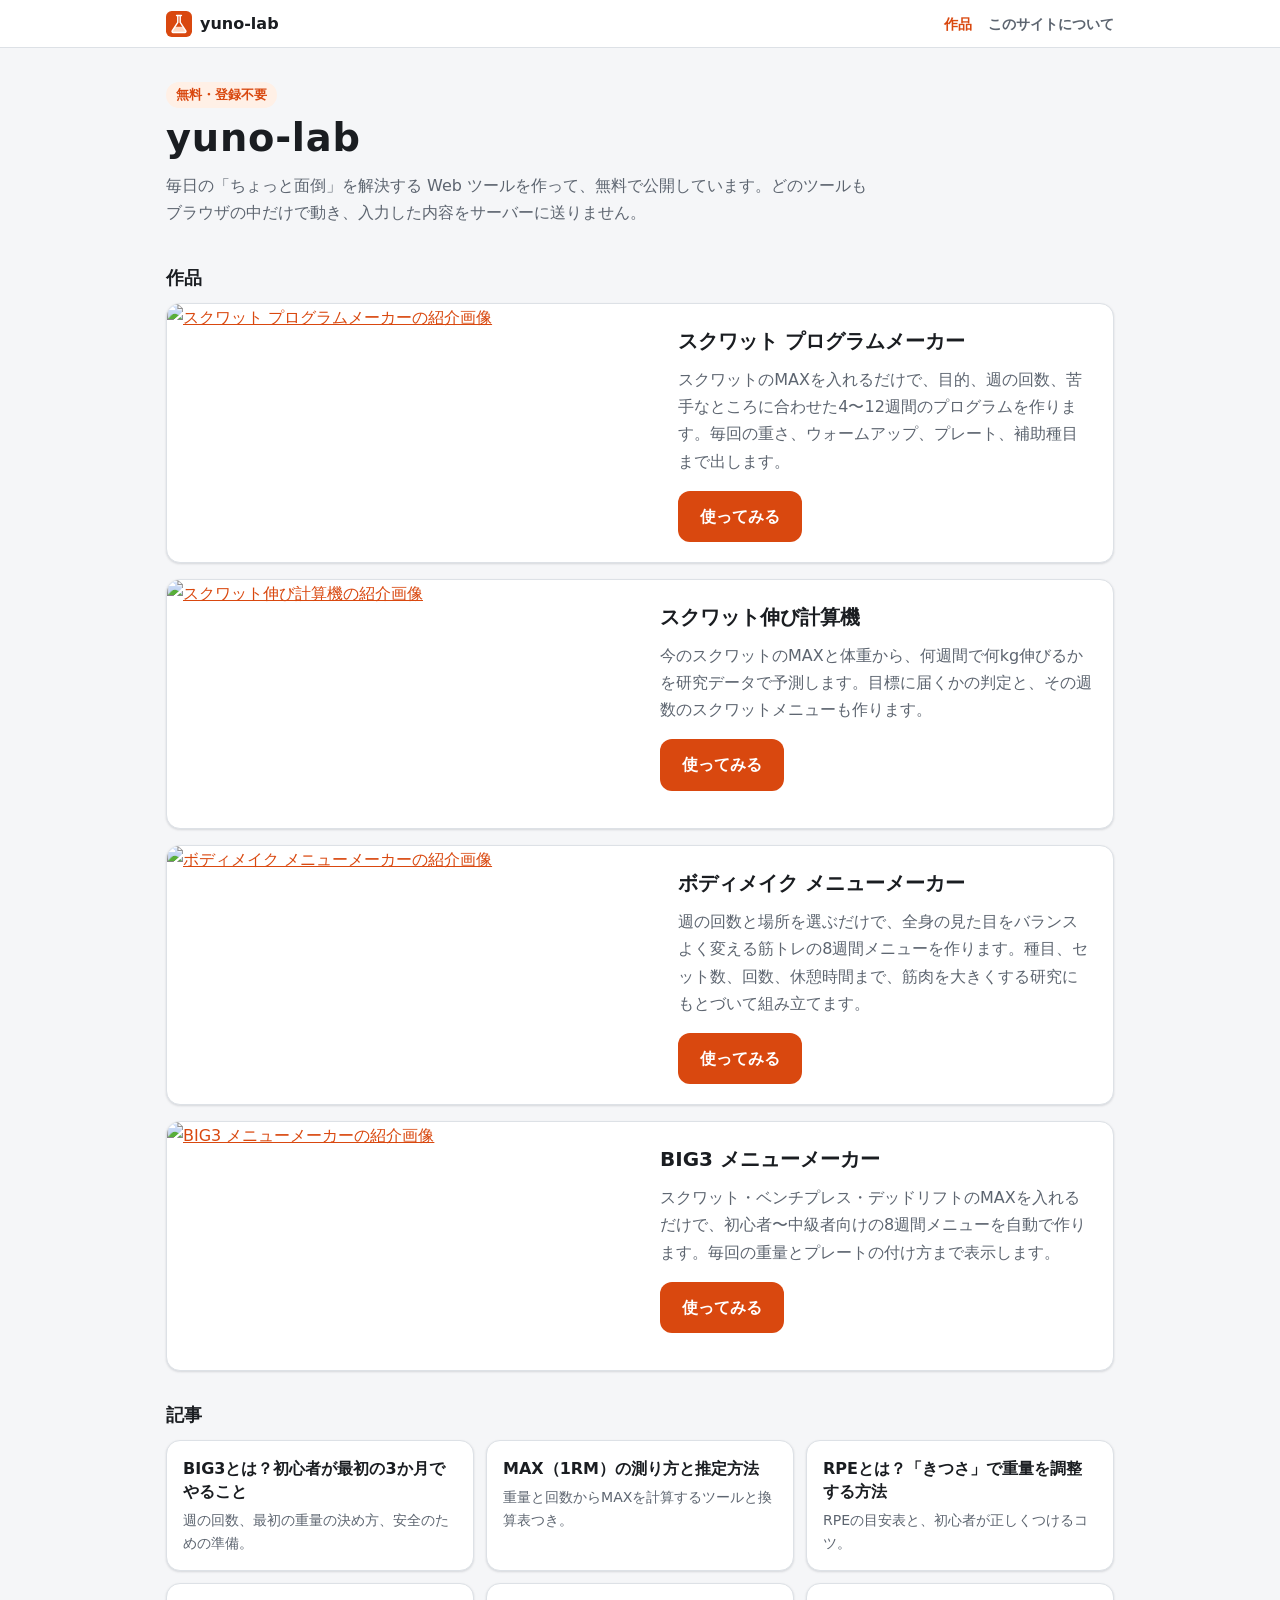
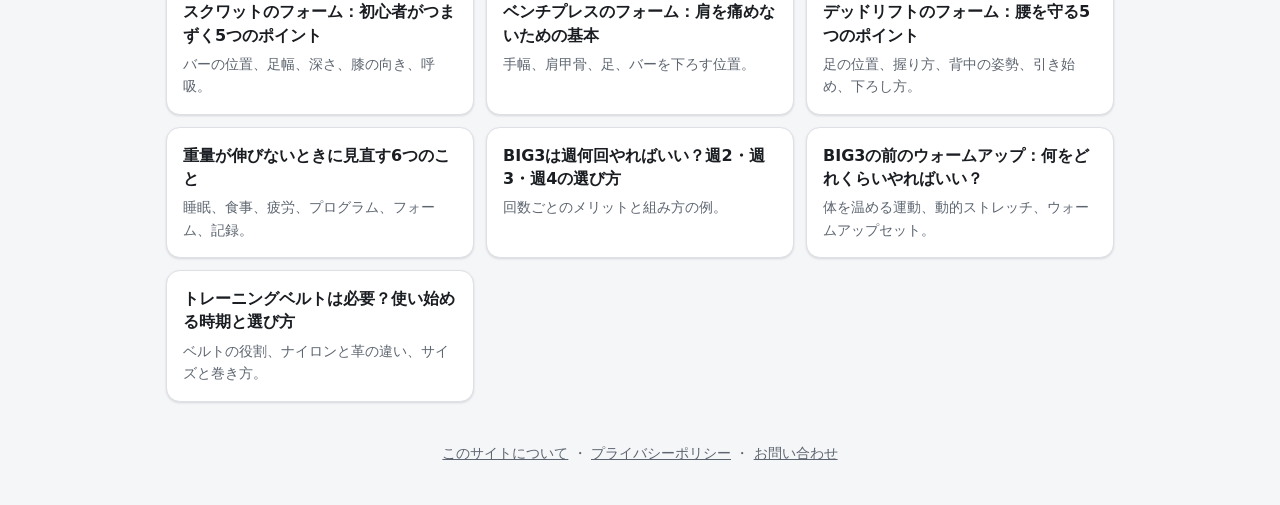
==== index.html @ be071e86 "Link the new squat program maker Co-Authored-By: Claude Opus 5.5 <noreply@anthropic.com>" ====
<!doctype html>
<html lang="ja">
<head>
<meta charset="utf-8">
<meta name="viewport" content="width=device-width, initial-scale=1, viewport-fit=cover">
<title>yuno-lab｜役に立つWebツールの実験室</title>
<meta name="description" content="yuno0917 が作った Web ツールを無料で公開している個人サイトです。BIG3の8週間メニューを自動作成する「BIG3 メニューメーカー」、全身の筋トレメニューを作る「ボディメイク メニューメーカー」、スクワットの伸びを予測する「スクワット伸び計算機」、スクワット専用のプログラムを作る「スクワット プログラムメーカー」などを使えます。">
<meta name="google-site-verification" content="xZJRFTIFbAY9iXxsabzLpXYhsvV8lt3-4OtuGMOarvs" />
<link rel="canonical" href="https://yuno-lab.com/">
<meta property="og:type" content="website">
<meta property="og:title" content="yuno-lab">
<meta property="og:description" content="役に立つWebツールを作って、無料で公開している個人の実験室です。">
<meta property="og:url" content="https://yuno-lab.com/">
<meta property="og:image" content="https://yuno-lab.com/big3-menu/og.png">
<meta property="og:locale" content="ja_JP">
<meta name="twitter:card" content="summary_large_image">
<meta name="theme-color" content="#d9480f">
<link rel="icon" href="/favicon.svg" type="image/svg+xml">
<link rel="stylesheet" href="/assets/style.css">
<script type="application/ld+json">
{
  "@context": "https://schema.org",
  "@type": "WebSite",
  "name": "yuno-lab",
  "url": "https://yuno-lab.com/",
  "inLanguage": "ja",
  "author": { "@type": "Person", "name": "yuno0917", "url": "https://github.com/yuno0917" }
}
</script>
<script async src="https://pagead2.googlesyndication.com/pagead/js/adsbygoogle.js?client=ca-pub-7280043806672538"
     crossorigin="anonymous"></script>
</head>
<body>

<nav class="topnav" aria-label="サイト内">
  <div class="wrap">
    <a class="brand" href="/"><img src="/favicon.svg" alt="" width="26" height="26">yuno-lab</a>
    <ul>
      <li><a class="navlink" href="/" aria-current="page">作品</a></li>
      <li><a class="navlink" href="/about.html">このサイトについて</a></li>
    </ul>
  </div>
</nav>

<header class="site-header">
  <div class="wrap">
    <p class="eyebrow">無料・登録不要</p>
    <h1>yuno-lab</h1>
    <p class="lead">毎日の「ちょっと面倒」を解決する Web ツールを作って、無料で公開しています。どのツールもブラウザの中だけで動き、入力した内容をサーバーに送りません。</p>
  </div>
</header>

<main class="wrap">
  <section aria-labelledby="works-title">
    <h2 class="section-title" id="works-title">作品</h2>
    <ul class="work-list">
      <li class="work-card">
        <a class="work-thumb" href="/squat-program/"><img src="/squat-program/og.png" alt="スクワット プログラムメーカーの紹介画像" width="1200" height="630" loading="lazy"></a>
        <div class="work-body">
          <h3><a href="/squat-program/">スクワット プログラムメーカー</a></h3>
          <p>スクワットのMAXを入れるだけで、目的、週の回数、苦手なところに合わせた4〜12週間のプログラムを作ります。毎回の重さ、ウォームアップ、プレート、補助種目まで出します。</p>
          <a class="btn-link" href="/squat-program/">使ってみる</a>
        </div>
      </li>
      <li class="work-card">
        <a class="work-thumb" href="/squat-goal/"><img src="/squat-goal/og.png" alt="スクワット伸び計算機の紹介画像" width="1200" height="630" loading="lazy"></a>
        <div class="work-body">
          <h3><a href="/squat-goal/">スクワット伸び計算機</a></h3>
          <p>今のスクワットのMAXと体重から、何週間で何kg伸びるかを研究データで予測します。目標に届くかの判定と、その週数のスクワットメニューも作ります。</p>
          <a class="btn-link" href="/squat-goal/">使ってみる</a>
        </div>
      </li>
      <li class="work-card">
        <a class="work-thumb" href="/body-menu/"><img src="/body-menu/og.png" alt="ボディメイク メニューメーカーの紹介画像" width="1200" height="630" loading="lazy"></a>
        <div class="work-body">
          <h3><a href="/body-menu/">ボディメイク メニューメーカー</a></h3>
          <p>週の回数と場所を選ぶだけで、全身の見た目をバランスよく変える筋トレの8週間メニューを作ります。種目、セット数、回数、休憩時間まで、筋肉を大きくする研究にもとづいて組み立てます。</p>
          <a class="btn-link" href="/body-menu/">使ってみる</a>
        </div>
      </li>
      <li class="work-card">
        <a class="work-thumb" href="/big3-menu/"><img src="/big3-menu/og.png" alt="BIG3 メニューメーカーの紹介画像" width="1200" height="630" loading="lazy"></a>
        <div class="work-body">
          <h3><a href="/big3-menu/">BIG3 メニューメーカー</a></h3>
          <p>スクワット・ベンチプレス・デッドリフトのMAXを入れるだけで、初心者〜中級者向けの8週間メニューを自動で作ります。毎回の重量とプレートの付け方まで表示します。</p>
          <a class="btn-link" href="/big3-menu/">使ってみる</a>
        </div>
      </li>
    </ul>
  </section>

  <section aria-labelledby="articles-title">
    <h2 class="section-title" id="articles-title">記事</h2>
    <ul class="article-list">
      <li><a href="/big3-menu/articles/big3-beginner.html"><span class="al-title">BIG3とは？初心者が最初の3か月でやること</span><span class="al-desc">週の回数、最初の重量の決め方、安全のための準備。</span></a></li>
      <li><a href="/big3-menu/articles/1rm.html"><span class="al-title">MAX（1RM）の測り方と推定方法</span><span class="al-desc">重量と回数からMAXを計算するツールと換算表つき。</span></a></li>
      <li><a href="/big3-menu/articles/rpe.html"><span class="al-title">RPEとは？「きつさ」で重量を調整する方法</span><span class="al-desc">RPEの目安表と、初心者が正しくつけるコツ。</span></a></li>
      <li><a href="/big3-menu/articles/squat-form.html"><span class="al-title">スクワットのフォーム：初心者がつまずく5つのポイント</span><span class="al-desc">バーの位置、足幅、深さ、膝の向き、呼吸。</span></a></li>
      <li><a href="/big3-menu/articles/bench-form.html"><span class="al-title">ベンチプレスのフォーム：肩を痛めないための基本</span><span class="al-desc">手幅、肩甲骨、足、バーを下ろす位置。</span></a></li>
      <li><a href="/big3-menu/articles/deadlift-form.html"><span class="al-title">デッドリフトのフォーム：腰を守る5つのポイント</span><span class="al-desc">足の位置、握り方、背中の姿勢、引き始め、下ろし方。</span></a></li>
      <li><a href="/big3-menu/articles/plateau.html"><span class="al-title">重量が伸びないときに見直す6つのこと</span><span class="al-desc">睡眠、食事、疲労、プログラム、フォーム、記録。</span></a></li>
      <li><a href="/big3-menu/articles/frequency.html"><span class="al-title">BIG3は週何回やればいい？週2・週3・週4の選び方</span><span class="al-desc">回数ごとのメリットと組み方の例。</span></a></li>
      <li><a href="/big3-menu/articles/warmup.html"><span class="al-title">BIG3の前のウォームアップ：何をどれくらいやればいい？</span><span class="al-desc">体を温める運動、動的ストレッチ、ウォームアップセット。</span></a></li>
      <li><a href="/big3-menu/articles/belt.html"><span class="al-title">トレーニングベルトは必要？使い始める時期と選び方</span><span class="al-desc">ベルトの役割、ナイロンと革の違い、サイズと巻き方。</span></a></li>
    </ul>
  </section>
</main>

<footer class="site-footer">
  <div class="wrap">
    <a href="/about.html">このサイトについて</a>
    <span aria-hidden="true">・</span>
    <a href="/privacy.html">プライバシーポリシー</a>
    <span aria-hidden="true">・</span>
    <a href="https://github.com/yuno0917/yuno0917.github.io/issues/new/choose">お問い合わせ</a>
  </div>
</footer>

</body>
</html>
---- assets/style.css ----
/* BIG3 メニューメーカー */

:root {
  --bg: #f5f6f8;
  --surface: #ffffff;
  --surface-2: #f0f2f5;
  --text: #1a1d21;
  --muted: #5d6570;
  --border: #dde1e6;
  --accent: #d9480f;
  --accent-hover: #bf3f0c;
  --accent-ink: #ffffff;
  --accent-soft: #fff0e6;
  --light: #1864ab;
  --light-soft: #e7f0fa;
  --test: #a61e4d;
  --test-soft: #fcebf1;
  --acc: #5f3dc4;
  --acc-soft: #efeafd;
  --error: #c92a2a;
  --error-soft: #fdecec;
  --radius: 14px;
  --shadow: 0 1px 2px rgba(16, 24, 40, .06), 0 1px 3px rgba(16, 24, 40, .08);
  color-scheme: light;
}

@media (prefers-color-scheme: dark) {
  :root {
    --bg: #0f1216;
    --surface: #171b21;
    --surface-2: #1f252c;
    --text: #e6e8eb;
    --muted: #9aa3ad;
    --border: #2b323a;
    --accent: #ff8b4d;
    --accent-hover: #ffa06b;
    --accent-ink: #1b0d05;
    --accent-soft: #2c1a10;
    --light: #74b0f0;
    --light-soft: #132436;
    --test: #f283a9;
    --test-soft: #34161f;
    --acc: #b3a1f7;
    --acc-soft: #221c38;
    --error: #ff8787;
    --error-soft: #3a1717;
    --shadow: none;
    color-scheme: dark;
  }
}

* { box-sizing: border-box; }

html { -webkit-text-size-adjust: 100%; }

body {
  margin: 0;
  background: var(--bg);
  color: var(--text);
  font-family: "Hiragino Sans", "Hiragino Kaku Gothic ProN", "Noto Sans JP", "Yu Gothic UI", "Yu Gothic", Meiryo, system-ui, sans-serif;
  font-size: 16px;
  line-height: 1.7;
  padding-top: env(safe-area-inset-top, 0px);
  padding-bottom: env(safe-area-inset-bottom, 0px);
}

[hidden] { display: none !important; }

a { color: var(--accent); }

.wrap {
  max-width: 980px;
  margin: 0 auto;
  padding-inline: 16px;
}

/* ---- ヘッダー ---- */
.site-header { padding-block: 32px 8px; }
.eyebrow {
  display: inline-block;
  margin: 0 0 6px;
  padding: 2px 10px;
  border-radius: 999px;
  background: var(--accent-soft);
  color: var(--accent);
  font-size: .8rem;
  font-weight: 700;
}
.site-header h1 {
  margin: 0;
  font-size: clamp(1.7rem, 6vw, 2.4rem);
  line-height: 1.25;
  letter-spacing: .02em;
}
.lead { margin: 10px 0 0; color: var(--muted); max-width: 44em; }

main { padding-bottom: 32px; }

/* ---- カード ---- */
.card {
  background: var(--surface);
  border: 1px solid var(--border);
  border-radius: var(--radius);
  padding: 20px;
  margin-block: 16px;
  box-shadow: var(--shadow);
}
h2 { font-size: 1.2rem; margin: 0 0 16px; line-height: 1.4; display: flex; align-items: center; gap: 10px; }
.step-num {
  display: inline-grid;
  place-items: center;
  width: 1.7em;
  height: 1.7em;
  border-radius: 50%;
  background: var(--accent);
  color: var(--accent-ink);
  font-size: .85rem;
  flex: none;
}
.hint { color: var(--muted); font-size: .85rem; margin: 8px 0 0; }

/* ---- フォーム ---- */
fieldset { border: 0; margin: 0 0 20px; padding: 0; min-width: 0; }
legend { font-weight: 700; margin-bottom: 8px; padding: 0; }

.seg { display: flex; flex-wrap: wrap; gap: 8px; }
.seg label { position: relative; flex: 1 1 180px; }
.seg-compact label { flex-basis: 96px; }
.seg input {
  position: absolute;
  inset: 0;
  width: 100%;
  height: 100%;
  margin: 0;
  opacity: 0;
  cursor: pointer;
}
.seg span {
  display: block;
  height: 100%;
  padding: 10px 12px;
  border: 1px solid var(--border);
  border-radius: 10px;
  background: var(--surface-2);
  text-align: center;
  font-weight: 700;
  line-height: 1.4;
  cursor: pointer;
}
.seg small { display: block; margin-top: 2px; font-weight: 400; font-size: .78rem; color: var(--muted); }
.seg input:checked + span {
  border-color: var(--accent);
  background: var(--accent-soft);
  box-shadow: inset 0 0 0 1px var(--accent);
}
.seg input:focus-visible + span { outline: 3px solid var(--accent); outline-offset: 2px; }

.lifts { display: grid; gap: 10px; margin-bottom: 20px; }
.lift-row {
  display: grid;
  grid-template-columns: 15em 1fr;
  align-items: center;
  gap: 8px 12px;
  padding: 12px;
  border: 1px solid var(--border);
  border-radius: 10px;
  background: var(--surface-2);
}
.lift-name { font-weight: 700; line-height: 1.4; white-space: nowrap; }
.lift-name small { margin-left: 6px; font-weight: 400; font-size: .75rem; color: var(--muted); }
.lift-row.is-off .inputs { opacity: .45; }
.inputs { display: flex; flex-wrap: wrap; align-items: center; gap: 8px; }
.inputs .mode-reps { display: inline-flex; flex-wrap: wrap; align-items: center; gap: 8px; }
.num { display: inline-flex; align-items: center; gap: 6px; }
.num input {
  width: 6.5em;
  padding: 8px 10px;
  border: 1px solid var(--border);
  border-radius: 8px;
  background: var(--surface);
  color: var(--text);
  font: inherit;
  font-size: 1.05rem;
  font-variant-numeric: tabular-nums;
}
.num input:focus { outline: 2px solid var(--accent); outline-offset: 1px; }
.num input:disabled { cursor: not-allowed; }
.times { color: var(--muted); }
.check { display: inline-flex; align-items: center; gap: 8px; cursor: pointer; }
.check input { width: 18px; height: 18px; margin: 0; accent-color: var(--accent); flex: none; }

@media (max-width: 560px) {
  .lift-row { grid-template-columns: 1fr; }
}

.error {
  margin: 0 0 16px;
  padding: 10px 12px;
  border-radius: 8px;
  background: var(--error-soft);
  color: var(--error);
  font-weight: 700;
}

button { font: inherit; cursor: pointer; }
.primary {
  width: 100%;
  padding: 14px 20px;
  border: 0;
  border-radius: 12px;
  background: var(--accent);
  color: var(--accent-ink);
  font-size: 1.1rem;
  font-weight: 800;
  letter-spacing: .05em;
}
.primary:hover { background: var(--accent-hover); }
.primary:focus-visible, .secondary:focus-visible { outline: 3px solid var(--accent); outline-offset: 2px; }
.secondary {
  padding: 10px 16px;
  border: 1px solid var(--border);
  border-radius: 10px;
  background: var(--surface);
  color: var(--text);
  font-weight: 700;
}
.secondary:hover { border-color: var(--accent); }
.actions { display: flex; flex-wrap: wrap; gap: 8px; margin-top: 16px; }

/* ---- 結果: 概要 ---- */
.summary-meta { margin: -8px 0 12px; color: var(--muted); }
.summary-list {
  list-style: none;
  margin: 0;
  padding: 0;
  display: grid;
  grid-template-columns: repeat(auto-fit, minmax(140px, 1fr));
  gap: 8px;
}
.summary-list li {
  display: flex;
  flex-direction: column;
  padding: 10px 12px;
  border-radius: 10px;
  background: var(--surface-2);
}
.sum-name { font-weight: 700; }
.sum-val { font-variant-numeric: tabular-nums; }
.sum-tm { color: var(--muted); font-size: .85rem; font-variant-numeric: tabular-nums; }
.share-box { margin-top: 12px; }
.share-box input {
  width: 100%;
  padding: 8px 10px;
  border: 1px solid var(--border);
  border-radius: 8px;
  background: var(--surface-2);
  color: var(--text);
  font: inherit;
  font-size: .85rem;
}
.share-status { margin: 6px 0 0; color: var(--muted); font-size: .85rem; }

/* ---- 結果: 週タブ ---- */
.tabs {
  position: sticky;
  top: env(safe-area-inset-top, 0px);
  z-index: 5;
  display: flex;
  gap: 6px;
  margin-top: 8px;
  padding: 8px 2px;
  overflow-x: auto;
  background: var(--bg);
  scrollbar-width: thin;
}
.tab {
  flex: 0 0 auto;
  display: flex;
  flex-direction: column;
  align-items: center;
  min-width: 64px;
  padding: 6px 10px;
  border: 1px solid var(--border);
  border-radius: 10px;
  background: var(--surface);
  color: var(--text);
  font-weight: 700;
  line-height: 1.35;
}
.tab-tag { font-size: .7rem; color: var(--muted); }
.tab.is-light .tab-tag { color: var(--light); }
.tab.is-test .tab-tag { color: var(--test); }
.tab[aria-selected="true"] { background: var(--accent); border-color: var(--accent); color: var(--accent-ink); }
.tab[aria-selected="true"] .tab-tag { color: inherit; }
.tab:focus-visible { outline: 3px solid var(--accent); outline-offset: 2px; }

/* ---- 結果: 週と日 ---- */
.week-head h3 { margin: 12px 0 4px; font-size: 1.3rem; display: flex; align-items: center; flex-wrap: wrap; gap: 8px; }
.week-note { margin: 0 0 12px; color: var(--muted); }
.days { display: grid; grid-template-columns: repeat(auto-fill, minmax(280px, 1fr)); gap: 12px; }
.day {
  padding: 16px;
  border: 1px solid var(--border);
  border-radius: var(--radius);
  background: var(--surface);
  box-shadow: var(--shadow);
}
.day-title { margin: 0 0 10px; font-size: 1.05rem; display: flex; align-items: center; gap: 8px; }
.ex-list { list-style: none; margin: 0; padding: 0; display: grid; gap: 10px; }
.ex {
  padding: 10px 12px;
  border-left: 4px solid var(--accent);
  border-radius: 10px;
  background: var(--surface-2);
}
.ex.is-light { border-left-color: var(--light); }
.ex.ex-acc { border-left-color: var(--acc); }
.ex-top { display: flex; align-items: center; gap: 6px; font-weight: 700; }
.ex-load { display: flex; align-items: baseline; flex-wrap: wrap; gap: 4px 12px; }
.ex-weight { font-size: 1.65rem; font-weight: 800; line-height: 1.2; font-variant-numeric: tabular-nums; }
.ex-weight small { margin-left: 2px; font-size: .9rem; font-weight: 700; }
.ex-sets { font-weight: 700; }
.ex-meta { display: flex; flex-wrap: wrap; gap: 2px 14px; color: var(--muted); font-size: .85rem; }

.badge {
  display: inline-block;
  padding: 1px 8px;
  border-radius: 999px;
  background: var(--accent-soft);
  color: var(--accent);
  font-size: .72rem;
  font-weight: 700;
  line-height: 1.6;
  white-space: nowrap;
}
.badge-light { background: var(--light-soft); color: var(--light); }
.badge-test { background: var(--test-soft); color: var(--test); }
.badge-acc { background: var(--acc-soft); color: var(--acc); }

.day-test { border-color: var(--test); }
.day-lead { margin: 0 0 12px; color: var(--muted); font-size: .88rem; }
.test-lift { margin-bottom: 14px; padding: 10px 12px; border-radius: 10px; background: var(--surface-2); }
.test-lift h5 { margin: 0 0 4px; font-size: 1rem; }
.test-steps { margin: 0; padding-left: 1.4em; font-variant-numeric: tabular-nums; }
.test-steps li { margin: 3px 0; line-height: 1.45; }
.ts-weight { font-weight: 700; }
.ts-note { display: block; color: var(--muted); font-size: .8rem; }
.test-steps li.is-attempt .ts-weight { color: var(--test); }
.test-next { margin: 6px 0 0; font-size: .88rem; }

.warmup-note { margin-top: 16px; color: var(--muted); font-size: .9rem; }

/* ---- 解説 ---- */
.article h2 { margin-top: 32px; }
.article h2:first-child { margin-top: 0; }
.article h3 { margin: 18px 0 4px; font-size: 1rem; }
.article p { margin: 0 0 8px; }
.article ol { padding-left: 1.3em; }
.table-wrap { overflow-x: auto; margin-top: 12px; }
.plan-table { width: 100%; min-width: 320px; border-collapse: collapse; font-size: .92rem; font-variant-numeric: tabular-nums; }
.plan-table caption { text-align: left; color: var(--muted); font-size: .85rem; padding-bottom: 6px; }
.plan-table th, .plan-table td { padding: 8px 10px; border-bottom: 1px solid var(--border); text-align: left; white-space: nowrap; }
.plan-table thead th { background: var(--surface-2); }
.plan-table tr.is-light td { color: var(--light); }
.plan-table tr.is-test td { color: var(--test); }
.disclaimer { padding: 12px 16px; border-radius: 10px; background: var(--surface-2); font-size: .9rem; }
.disclaimer p:last-child { margin-bottom: 0; }

/* ---- フッター ---- */
.site-footer { padding-block: 8px 40px; text-align: center; color: var(--muted); font-size: .85rem; }
.site-footer a { color: inherit; }

/* ---- プライバシーポリシーなど本文ページ ---- */
.doc h2 { margin-top: 28px; }
.doc h2:first-of-type { margin-top: 0; }
.doc ul { padding-left: 1.3em; }
.back-link { display: inline-block; margin-top: 16px; }

/* ---- 上部ナビ ---- */
.topnav { border-bottom: 1px solid var(--border); background: var(--surface); }
.topnav .wrap {
  display: flex;
  flex-wrap: wrap;
  align-items: center;
  justify-content: space-between;
  gap: 6px 16px;
  padding-block: 10px;
}
.brand { display: inline-flex; align-items: center; gap: 8px; color: var(--text); font-weight: 800; text-decoration: none; }
.brand img { width: 26px; height: 26px; }
.topnav ul { display: flex; flex-wrap: wrap; gap: 4px 16px; margin: 0; padding: 0; list-style: none; }
.navlink { color: var(--muted); font-size: .9rem; font-weight: 700; text-decoration: none; }
.navlink:hover, .navlink[aria-current="page"] { color: var(--accent); }

/* ---- 記事ページ ---- */
.post { max-width: 760px; margin-inline: auto; }
.breadcrumb { margin: 16px 0 0; color: var(--muted); font-size: .8rem; }
.breadcrumb a { color: inherit; }
.post-header h1 { margin: 8px 0; font-size: clamp(1.5rem, 5vw, 2rem); line-height: 1.4; }
.post-meta { margin: 0; color: var(--muted); font-size: .85rem; }
.post-lead { margin: 16px 0 0; font-size: 1.05rem; }
.post-body { font-size: 1.02rem; }
.post-body h2 {
  display: block;
  margin: 36px 0 12px;
  padding-bottom: 6px;
  border-bottom: 2px solid var(--accent-soft);
  font-size: 1.3rem;
}
.post-body h3 { margin: 24px 0 8px; font-size: 1.08rem; }
.post-body p { margin: 0 0 14px; }
.post-body ul, .post-body ol { margin: 0 0 14px; padding-left: 1.4em; }
.post-body li { margin: 4px 0; }
.toc { margin: 20px 0 8px; padding: 12px 16px; border-radius: 10px; background: var(--surface-2); }
.toc p { margin: 0 0 4px; font-weight: 700; }
.toc ol { margin: 0; padding-left: 1.3em; }
.toc a { color: var(--text); }
.callout { margin: 16px 0; padding: 12px 16px; border-left: 4px solid var(--accent); border-radius: 0 10px 10px 0; background: var(--accent-soft); }
.callout.warn { border-left-color: var(--test); background: var(--test-soft); }
.callout.info { border-left-color: var(--light); background: var(--light-soft); }
.callout p:last-child, .callout ul:last-child { margin-bottom: 0; }
.data-table { width: 100%; min-width: 320px; border-collapse: collapse; font-size: .92rem; font-variant-numeric: tabular-nums; }
.data-table caption { padding-bottom: 6px; color: var(--muted); font-size: .85rem; text-align: left; }
.data-table th, .data-table td { padding: 8px 10px; border-bottom: 1px solid var(--border); text-align: left; vertical-align: top; }
.data-table thead th { background: var(--surface-2); white-space: nowrap; }
.cta { margin: 36px 0 8px; padding: 20px; border-radius: var(--radius); background: var(--accent-soft); text-align: center; }
.cta p { margin: 0 0 12px; font-weight: 700; }
.btn-link {
  display: inline-block;
  padding: 12px 22px;
  border-radius: 12px;
  background: var(--accent);
  color: var(--accent-ink);
  font-weight: 800;
  text-decoration: none;
}
.btn-link:hover { background: var(--accent-hover); }
.btn-link:focus-visible { outline: 3px solid var(--accent); outline-offset: 2px; }
.section-title { display: block; margin: 32px 0 12px; font-size: 1.1rem; }
.article-list {
  display: grid;
  grid-template-columns: repeat(auto-fill, minmax(260px, 1fr));
  gap: 12px;
  margin: 0;
  padding: 0;
  list-style: none;
}
.article-list a {
  display: block;
  height: 100%;
  padding: 16px;
  border: 1px solid var(--border);
  border-radius: var(--radius);
  background: var(--surface);
  color: var(--text);
  text-decoration: none;
  box-shadow: var(--shadow);
}
.article-list a:hover { border-color: var(--accent); }
.al-title { display: block; margin-bottom: 6px; font-weight: 800; line-height: 1.45; }
.al-desc { display: block; color: var(--muted); font-size: .88rem; line-height: 1.6; }
.calc {
  display: flex;
  flex-wrap: wrap;
  align-items: center;
  gap: 8px;
  margin: 12px 0 16px;
  padding: 16px;
  border-radius: 10px;
  background: var(--surface-2);
}
.calc-result { width: 100%; margin: 4px 0 0 !important; font-size: 1.2rem; font-weight: 800; font-variant-numeric: tabular-nums; }

/* ---- 印刷 ---- */
@media print {
  :root {
    --bg: #fff; --surface: #fff; --surface-2: #f3f4f6; --text: #000; --muted: #444; --border: #bbb;
    --accent: #b33c0c; --accent-soft: #fff; --light: #14508a; --light-soft: #fff;
    --test: #8a1a40; --test-soft: #fff; --acc: #4a2fa0; --acc-soft: #fff; --shadow: none;
    color-scheme: light;
  }
  body { font-size: 11pt; }
  .topnav, .site-header .eyebrow, .lead, #form-section, .tabs, .actions, .share-box, .article, .more-articles, .site-footer, .day-test button { display: none !important; }
  .site-header { padding-block: 0; }
  .week-panel[hidden] { display: block !important; }
  .week-panel { break-after: page; }
  .days { grid-template-columns: repeat(2, 1fr); }
  .day, .ex, .test-lift { break-inside: avoid; }
}

/* ---- トップページの作品カード ---- */
.work-list { display: grid; gap: 16px; margin: 0; padding: 0; list-style: none; }
.work-card {
  display: grid;
  grid-template-columns: minmax(0, 1fr);
  overflow: hidden;
  border: 1px solid var(--border);
  border-radius: var(--radius);
  background: var(--surface);
  box-shadow: var(--shadow);
}
@media (min-width: 720px) { .work-card { grid-template-columns: 1fr 1fr; } }
.work-thumb { display: block; }
.work-thumb img { display: block; width: 100%; height: 100%; object-fit: cover; aspect-ratio: 1200 / 630; }
.work-body { padding: 20px; }
.work-body h3 { margin: 0 0 8px; font-size: 1.25rem; }
.work-body h3 a { color: var(--text); text-decoration: none; }
.work-body p { margin: 0 0 16px; color: var(--muted); }
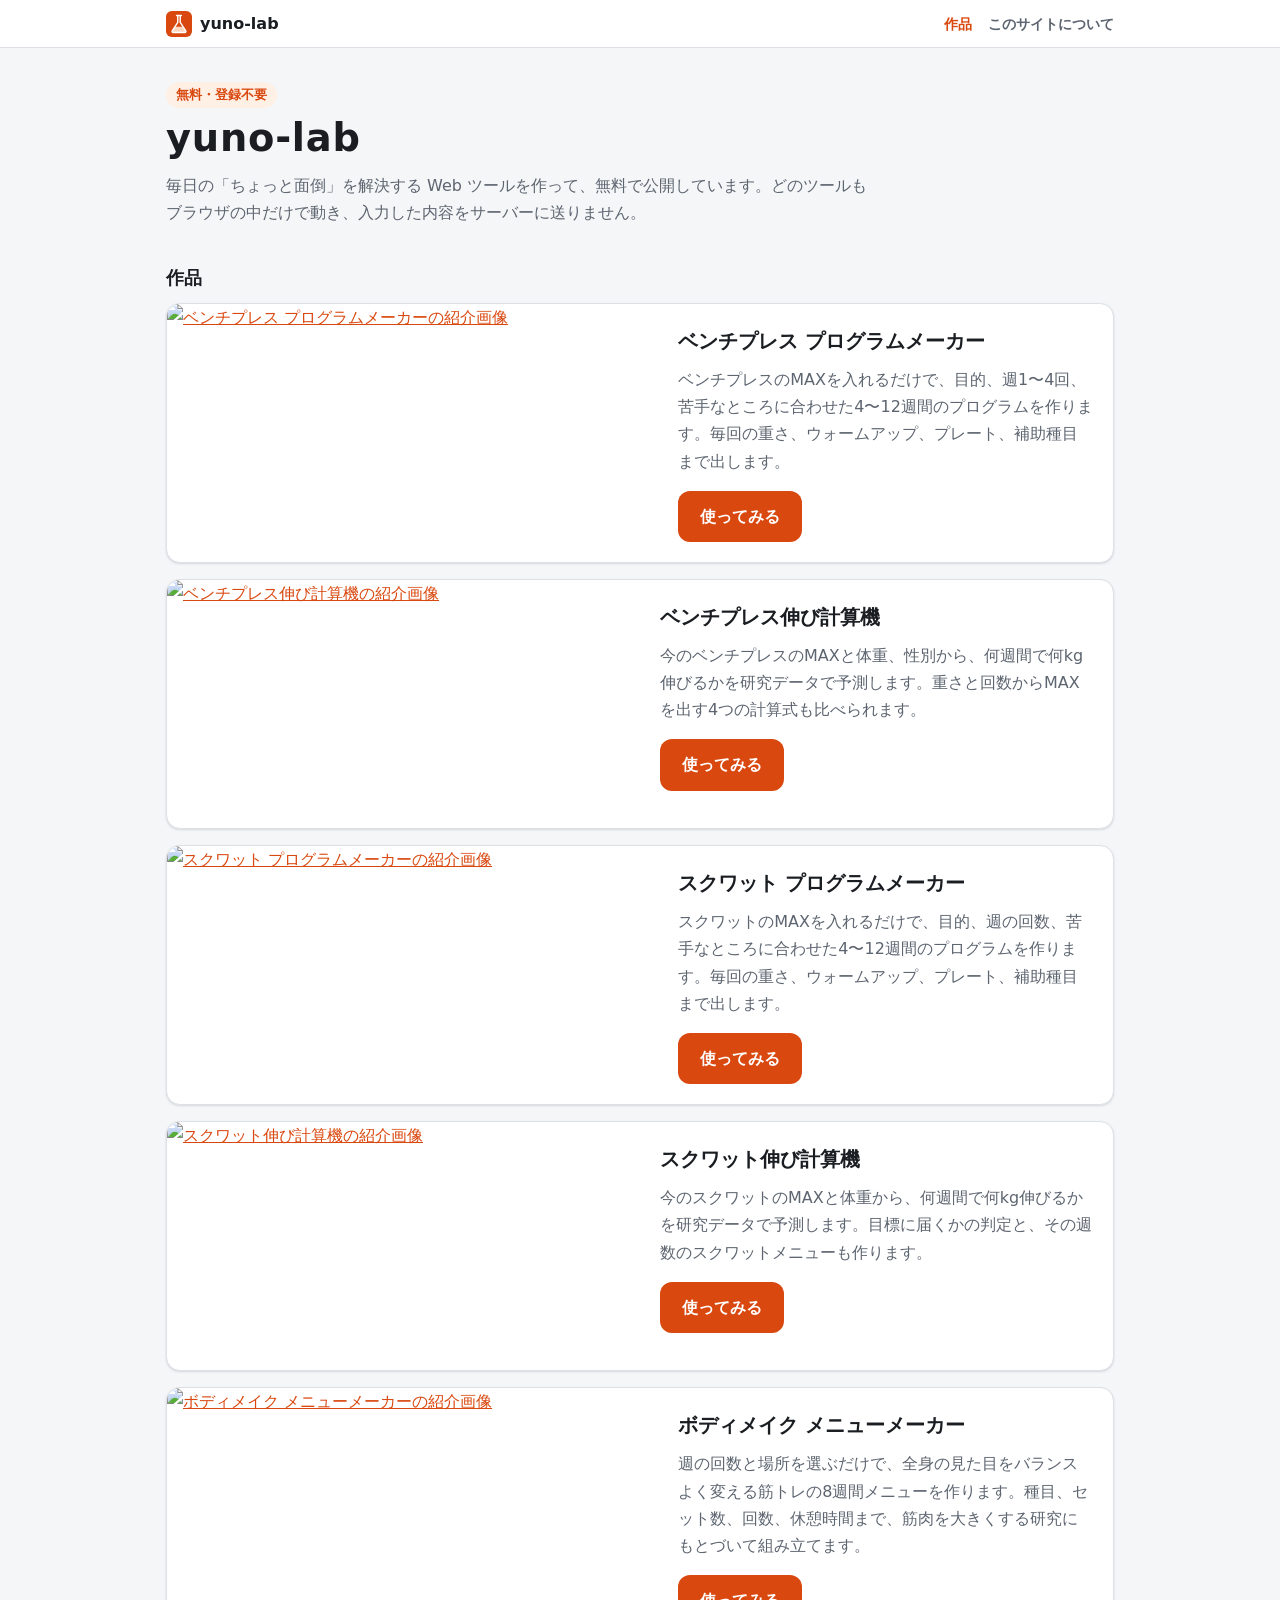
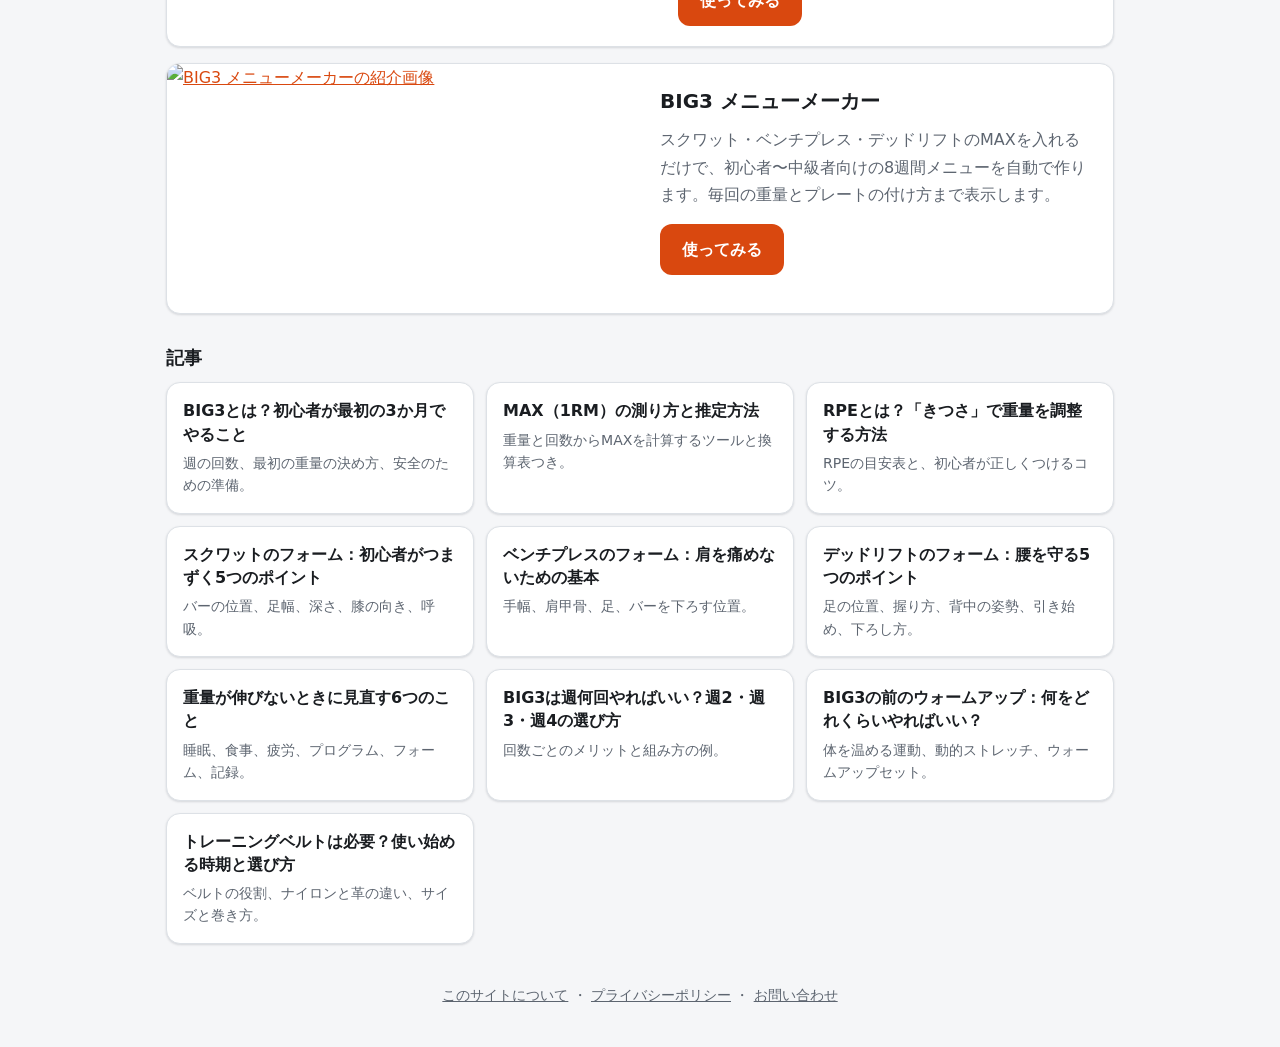
==== commit 14d515da: "Link the new bench press tools Co-Authored-By: Claude Opus 5.5 <noreply@anthropic.com>" ====
--- a/index.html
+++ b/index.html
@@ -4,7 +4,7 @@
 <meta charset="utf-8">
 <meta name="viewport" content="width=device-width, initial-scale=1, viewport-fit=cover">
 <title>yuno-lab｜役に立つWebツールの実験室</title>
-<meta name="description" content="yuno0917 が作った Web ツールを無料で公開している個人サイトです。BIG3の8週間メニューを自動作成する「BIG3 メニューメーカー」、全身の筋トレメニューを作る「ボディメイク メニューメーカー」、スクワットの伸びを予測する「スクワット伸び計算機」、スクワット専用のプログラムを作る「スクワット プログラムメーカー」などを使えます。">
+<meta name="description" content="yuno0917 が作った Web ツールを無料で公開している個人サイトです。BIG3の8週間メニューを自動作成する「BIG3 メニューメーカー」、全身の筋トレメニューを作る「ボディメイク メニューメーカー」、スクワットの伸びを予測する「スクワット伸び計算機」、スクワット専用のプログラムを作る「スクワット プログラムメーカー」、ベンチプレスの伸び計算機とプログラムメーカーなどを使えます。">
 <meta name="google-site-verification" content="xZJRFTIFbAY9iXxsabzLpXYhsvV8lt3-4OtuGMOarvs" />
 <link rel="canonical" href="https://yuno-lab.com/">
 <meta property="og:type" content="website">
@@ -54,6 +54,22 @@
   <section aria-labelledby="works-title">
     <h2 class="section-title" id="works-title">作品</h2>
     <ul class="work-list">
+      <li class="work-card">
+        <a class="work-thumb" href="/bench-program/"><img src="/bench-program/og.png" alt="ベンチプレス プログラムメーカーの紹介画像" width="1200" height="630" loading="lazy"></a>
+        <div class="work-body">
+          <h3><a href="/bench-program/">ベンチプレス プログラムメーカー</a></h3>
+          <p>ベンチプレスのMAXを入れるだけで、目的、週1〜4回、苦手なところに合わせた4〜12週間のプログラムを作ります。毎回の重さ、ウォームアップ、プレート、補助種目まで出します。</p>
+          <a class="btn-link" href="/bench-program/">使ってみる</a>
+        </div>
+      </li>
+      <li class="work-card">
+        <a class="work-thumb" href="/bench-goal/"><img src="/bench-goal/og.png" alt="ベンチプレス伸び計算機の紹介画像" width="1200" height="630" loading="lazy"></a>
+        <div class="work-body">
+          <h3><a href="/bench-goal/">ベンチプレス伸び計算機</a></h3>
+          <p>今のベンチプレスのMAXと体重、性別から、何週間で何kg伸びるかを研究データで予測します。重さと回数からMAXを出す4つの計算式も比べられます。</p>
+          <a class="btn-link" href="/bench-goal/">使ってみる</a>
+        </div>
+      </li>
       <li class="work-card">
         <a class="work-thumb" href="/squat-program/"><img src="/squat-program/og.png" alt="スクワット プログラムメーカーの紹介画像" width="1200" height="630" loading="lazy"></a>
         <div class="work-body">
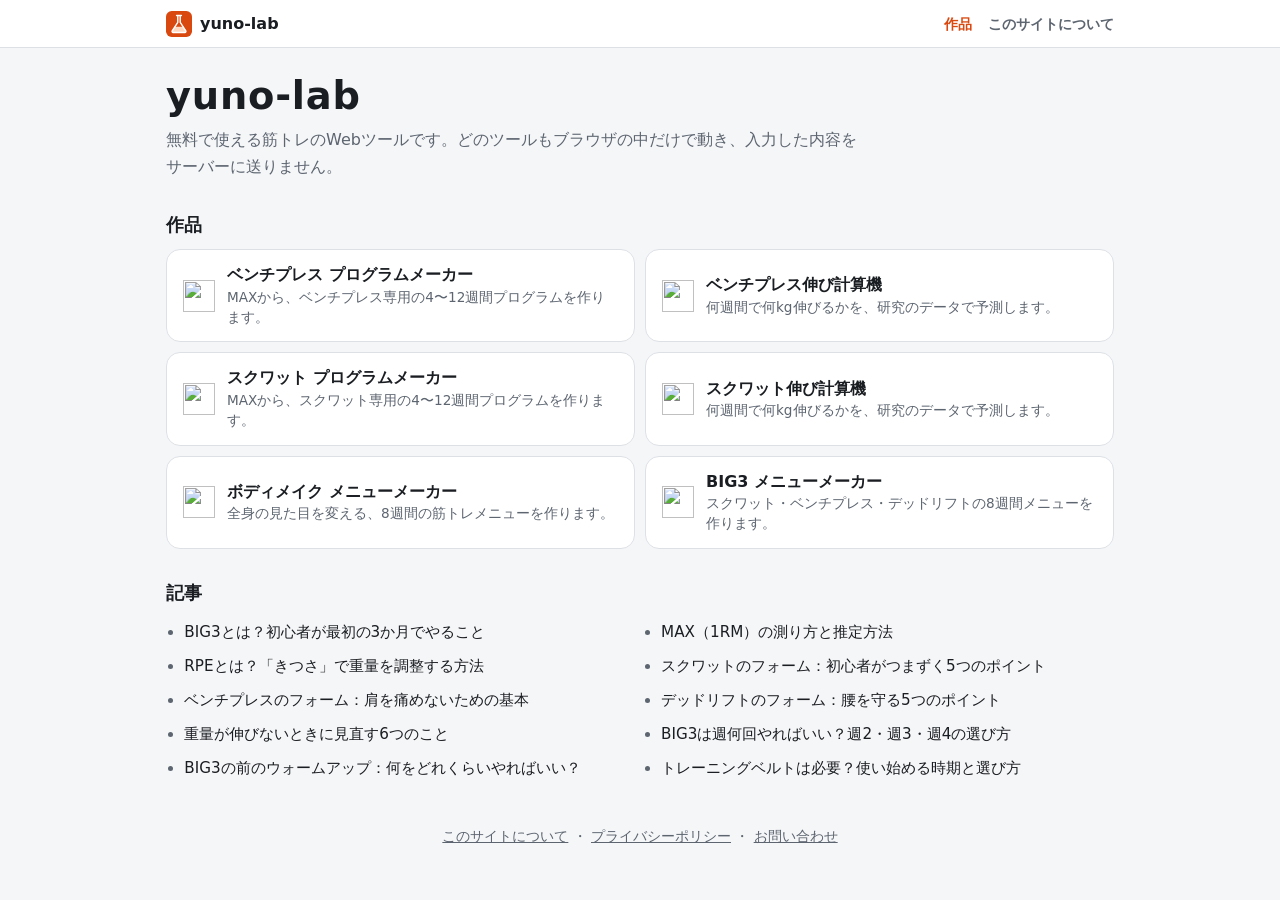
==== commit 57c11216: "Show the tools as a compact list Replace the large image cards with one row per tool (icon, name, on" ====
--- a/index.html
+++ b/index.html
@@ -44,80 +44,37 @@
 
 <header class="site-header">
   <div class="wrap">
-    <p class="eyebrow">無料・登録不要</p>
     <h1>yuno-lab</h1>
-    <p class="lead">毎日の「ちょっと面倒」を解決する Web ツールを作って、無料で公開しています。どのツールもブラウザの中だけで動き、入力した内容をサーバーに送りません。</p>
+    <p class="lead">無料で使える筋トレのWebツールです。どのツールもブラウザの中だけで動き、入力した内容をサーバーに送りません。</p>
   </div>
 </header>
 
 <main class="wrap">
   <section aria-labelledby="works-title">
     <h2 class="section-title" id="works-title">作品</h2>
-    <ul class="work-list">
-      <li class="work-card">
-        <a class="work-thumb" href="/bench-program/"><img src="/bench-program/og.png" alt="ベンチプレス プログラムメーカーの紹介画像" width="1200" height="630" loading="lazy"></a>
-        <div class="work-body">
-          <h3><a href="/bench-program/">ベンチプレス プログラムメーカー</a></h3>
-          <p>ベンチプレスのMAXを入れるだけで、目的、週1〜4回、苦手なところに合わせた4〜12週間のプログラムを作ります。毎回の重さ、ウォームアップ、プレート、補助種目まで出します。</p>
-          <a class="btn-link" href="/bench-program/">使ってみる</a>
-        </div>
-      </li>
-      <li class="work-card">
-        <a class="work-thumb" href="/bench-goal/"><img src="/bench-goal/og.png" alt="ベンチプレス伸び計算機の紹介画像" width="1200" height="630" loading="lazy"></a>
-        <div class="work-body">
-          <h3><a href="/bench-goal/">ベンチプレス伸び計算機</a></h3>
-          <p>今のベンチプレスのMAXと体重、性別から、何週間で何kg伸びるかを研究データで予測します。重さと回数からMAXを出す4つの計算式も比べられます。</p>
-          <a class="btn-link" href="/bench-goal/">使ってみる</a>
-        </div>
-      </li>
-      <li class="work-card">
-        <a class="work-thumb" href="/squat-program/"><img src="/squat-program/og.png" alt="スクワット プログラムメーカーの紹介画像" width="1200" height="630" loading="lazy"></a>
-        <div class="work-body">
-          <h3><a href="/squat-program/">スクワット プログラムメーカー</a></h3>
-          <p>スクワットのMAXを入れるだけで、目的、週の回数、苦手なところに合わせた4〜12週間のプログラムを作ります。毎回の重さ、ウォームアップ、プレート、補助種目まで出します。</p>
-          <a class="btn-link" href="/squat-program/">使ってみる</a>
-        </div>
-      </li>
-      <li class="work-card">
-        <a class="work-thumb" href="/squat-goal/"><img src="/squat-goal/og.png" alt="スクワット伸び計算機の紹介画像" width="1200" height="630" loading="lazy"></a>
-        <div class="work-body">
-          <h3><a href="/squat-goal/">スクワット伸び計算機</a></h3>
-          <p>今のスクワットのMAXと体重から、何週間で何kg伸びるかを研究データで予測します。目標に届くかの判定と、その週数のスクワットメニューも作ります。</p>
-          <a class="btn-link" href="/squat-goal/">使ってみる</a>
-        </div>
-      </li>
-      <li class="work-card">
-        <a class="work-thumb" href="/body-menu/"><img src="/body-menu/og.png" alt="ボディメイク メニューメーカーの紹介画像" width="1200" height="630" loading="lazy"></a>
-        <div class="work-body">
-          <h3><a href="/body-menu/">ボディメイク メニューメーカー</a></h3>
-          <p>週の回数と場所を選ぶだけで、全身の見た目をバランスよく変える筋トレの8週間メニューを作ります。種目、セット数、回数、休憩時間まで、筋肉を大きくする研究にもとづいて組み立てます。</p>
-          <a class="btn-link" href="/body-menu/">使ってみる</a>
-        </div>
-      </li>
-      <li class="work-card">
-        <a class="work-thumb" href="/big3-menu/"><img src="/big3-menu/og.png" alt="BIG3 メニューメーカーの紹介画像" width="1200" height="630" loading="lazy"></a>
-        <div class="work-body">
-          <h3><a href="/big3-menu/">BIG3 メニューメーカー</a></h3>
-          <p>スクワット・ベンチプレス・デッドリフトのMAXを入れるだけで、初心者〜中級者向けの8週間メニューを自動で作ります。毎回の重量とプレートの付け方まで表示します。</p>
-          <a class="btn-link" href="/big3-menu/">使ってみる</a>
-        </div>
-      </li>
+    <ul class="tool-list">
+      <li><a class="tool" href="/bench-program/"><img src="/bench-program/favicon.svg" alt="" width="32" height="32"><span><span class="tool-name">ベンチプレス プログラムメーカー</span><span class="tool-desc">MAXから、ベンチプレス専用の4〜12週間プログラムを作ります。</span></span></a></li>
+      <li><a class="tool" href="/bench-goal/"><img src="/bench-goal/favicon.svg" alt="" width="32" height="32"><span><span class="tool-name">ベンチプレス伸び計算機</span><span class="tool-desc">何週間で何kg伸びるかを、研究のデータで予測します。</span></span></a></li>
+      <li><a class="tool" href="/squat-program/"><img src="/squat-program/favicon.svg" alt="" width="32" height="32"><span><span class="tool-name">スクワット プログラムメーカー</span><span class="tool-desc">MAXから、スクワット専用の4〜12週間プログラムを作ります。</span></span></a></li>
+      <li><a class="tool" href="/squat-goal/"><img src="/squat-goal/favicon.svg" alt="" width="32" height="32"><span><span class="tool-name">スクワット伸び計算機</span><span class="tool-desc">何週間で何kg伸びるかを、研究のデータで予測します。</span></span></a></li>
+      <li><a class="tool" href="/body-menu/"><img src="/body-menu/favicon.svg" alt="" width="32" height="32"><span><span class="tool-name">ボディメイク メニューメーカー</span><span class="tool-desc">全身の見た目を変える、8週間の筋トレメニューを作ります。</span></span></a></li>
+      <li><a class="tool" href="/big3-menu/"><img src="/big3-menu/favicon.svg" alt="" width="32" height="32"><span><span class="tool-name">BIG3 メニューメーカー</span><span class="tool-desc">スクワット・ベンチプレス・デッドリフトの8週間メニューを作ります。</span></span></a></li>
     </ul>
   </section>
 
   <section aria-labelledby="articles-title">
     <h2 class="section-title" id="articles-title">記事</h2>
-    <ul class="article-list">
-      <li><a href="/big3-menu/articles/big3-beginner.html"><span class="al-title">BIG3とは？初心者が最初の3か月でやること</span><span class="al-desc">週の回数、最初の重量の決め方、安全のための準備。</span></a></li>
-      <li><a href="/big3-menu/articles/1rm.html"><span class="al-title">MAX（1RM）の測り方と推定方法</span><span class="al-desc">重量と回数からMAXを計算するツールと換算表つき。</span></a></li>
-      <li><a href="/big3-menu/articles/rpe.html"><span class="al-title">RPEとは？「きつさ」で重量を調整する方法</span><span class="al-desc">RPEの目安表と、初心者が正しくつけるコツ。</span></a></li>
-      <li><a href="/big3-menu/articles/squat-form.html"><span class="al-title">スクワットのフォーム：初心者がつまずく5つのポイント</span><span class="al-desc">バーの位置、足幅、深さ、膝の向き、呼吸。</span></a></li>
-      <li><a href="/big3-menu/articles/bench-form.html"><span class="al-title">ベンチプレスのフォーム：肩を痛めないための基本</span><span class="al-desc">手幅、肩甲骨、足、バーを下ろす位置。</span></a></li>
-      <li><a href="/big3-menu/articles/deadlift-form.html"><span class="al-title">デッドリフトのフォーム：腰を守る5つのポイント</span><span class="al-desc">足の位置、握り方、背中の姿勢、引き始め、下ろし方。</span></a></li>
-      <li><a href="/big3-menu/articles/plateau.html"><span class="al-title">重量が伸びないときに見直す6つのこと</span><span class="al-desc">睡眠、食事、疲労、プログラム、フォーム、記録。</span></a></li>
-      <li><a href="/big3-menu/articles/frequency.html"><span class="al-title">BIG3は週何回やればいい？週2・週3・週4の選び方</span><span class="al-desc">回数ごとのメリットと組み方の例。</span></a></li>
-      <li><a href="/big3-menu/articles/warmup.html"><span class="al-title">BIG3の前のウォームアップ：何をどれくらいやればいい？</span><span class="al-desc">体を温める運動、動的ストレッチ、ウォームアップセット。</span></a></li>
-      <li><a href="/big3-menu/articles/belt.html"><span class="al-title">トレーニングベルトは必要？使い始める時期と選び方</span><span class="al-desc">ベルトの役割、ナイロンと革の違い、サイズと巻き方。</span></a></li>
+    <ul class="title-list">
+      <li><a href="/big3-menu/articles/big3-beginner.html">BIG3とは？初心者が最初の3か月でやること</a></li>
+      <li><a href="/big3-menu/articles/1rm.html">MAX（1RM）の測り方と推定方法</a></li>
+      <li><a href="/big3-menu/articles/rpe.html">RPEとは？「きつさ」で重量を調整する方法</a></li>
+      <li><a href="/big3-menu/articles/squat-form.html">スクワットのフォーム：初心者がつまずく5つのポイント</a></li>
+      <li><a href="/big3-menu/articles/bench-form.html">ベンチプレスのフォーム：肩を痛めないための基本</a></li>
+      <li><a href="/big3-menu/articles/deadlift-form.html">デッドリフトのフォーム：腰を守る5つのポイント</a></li>
+      <li><a href="/big3-menu/articles/plateau.html">重量が伸びないときに見直す6つのこと</a></li>
+      <li><a href="/big3-menu/articles/frequency.html">BIG3は週何回やればいい？週2・週3・週4の選び方</a></li>
+      <li><a href="/big3-menu/articles/warmup.html">BIG3の前のウォームアップ：何をどれくらいやればいい？</a></li>
+      <li><a href="/big3-menu/articles/belt.html">トレーニングベルトは必要？使い始める時期と選び方</a></li>
     </ul>
   </section>
 </main>
--- a/assets/style.css
+++ b/assets/style.css
@@ -1,4 +1,4 @@
-/* BIG3 メニューメーカー */
+/* yuno-lab ツール共通（BIG3・ボディメイク・スクワット・ベンチプレス） */
 
 :root {
   --bg: #f5f6f8;
@@ -75,7 +75,7 @@
 }
 
 /* ---- ヘッダー ---- */
-.site-header { padding-block: 32px 8px; }
+.site-header { padding-block: 24px 0; }
 .eyebrow {
   display: inline-block;
   margin: 0 0 6px;
@@ -92,7 +92,7 @@
   line-height: 1.25;
   letter-spacing: .02em;
 }
-.lead { margin: 10px 0 0; color: var(--muted); max-width: 44em; }
+.lead { margin: 6px 0 0; color: var(--muted); max-width: 44em; }
 
 main { padding-bottom: 32px; }
 
@@ -105,7 +105,7 @@
   margin-block: 16px;
   box-shadow: var(--shadow);
 }
-h2 { font-size: 1.2rem; margin: 0 0 16px; line-height: 1.4; display: flex; align-items: center; gap: 10px; }
+h2 { font-size: 1.2rem; margin: 0 0 12px; line-height: 1.4; display: flex; align-items: center; gap: 10px; }
 .step-num {
   display: inline-grid;
   place-items: center;
@@ -124,8 +124,9 @@
 legend { font-weight: 700; margin-bottom: 8px; padding: 0; }
 
 .seg { display: flex; flex-wrap: wrap; gap: 8px; }
-.seg label { position: relative; flex: 1 1 180px; }
-.seg-compact label { flex-basis: 96px; }
+/* 選択肢は、入るなら1行に同じ幅で並べる */
+.seg-compact { max-width: 480px; }
+.seg label { position: relative; flex: 1 1 0; min-width: max-content; }
 .seg input {
   position: absolute;
   inset: 0;
@@ -217,7 +218,7 @@
 .primary:hover { background: var(--accent-hover); }
 .primary:focus-visible, .secondary:focus-visible { outline: 3px solid var(--accent); outline-offset: 2px; }
 .secondary {
-  padding: 10px 16px;
+  padding: 8px 14px;
   border: 1px solid var(--border);
   border-radius: 10px;
   background: var(--surface);
@@ -225,7 +226,9 @@
   font-weight: 700;
 }
 .secondary:hover { border-color: var(--accent); }
-.actions { display: flex; flex-wrap: wrap; gap: 8px; margin-top: 16px; }
+.actions { display: flex; flex-wrap: wrap; align-items: center; gap: 8px 16px; margin-top: 16px; }
+.actions .secondary { font-size: .9rem; }
+.actions a:not(.btn-link) { font-size: .9rem; font-weight: 700; }
 
 /* ---- 結果: 概要 ---- */
 .summary-meta { margin: -8px 0 12px; color: var(--muted); }
@@ -233,16 +236,14 @@
   list-style: none;
   margin: 0;
   padding: 0;
-  display: grid;
-  grid-template-columns: repeat(auto-fit, minmax(140px, 1fr));
-  gap: 8px;
+  display: flex;
+  flex-wrap: wrap;
+  gap: 8px 28px;
 }
 .summary-list li {
   display: flex;
   flex-direction: column;
-  padding: 10px 12px;
-  border-radius: 10px;
-  background: var(--surface-2);
+  line-height: 1.45;
 }
 .sum-name { font-weight: 700; }
 .sum-val { font-variant-numeric: tabular-nums; }
@@ -278,7 +279,8 @@
   display: flex;
   flex-direction: column;
   align-items: center;
-  min-width: 64px;
+  justify-content: center;
+  min-width: 56px;
   padding: 6px 10px;
   border: 1px solid var(--border);
   border-radius: 10px;
@@ -306,21 +308,16 @@
   box-shadow: var(--shadow);
 }
 .day-title { margin: 0 0 10px; font-size: 1.05rem; display: flex; align-items: center; gap: 8px; }
-.ex-list { list-style: none; margin: 0; padding: 0; display: grid; gap: 10px; }
-.ex {
-  padding: 10px 12px;
-  border-left: 4px solid var(--accent);
-  border-radius: 10px;
-  background: var(--surface-2);
-}
-.ex.is-light { border-left-color: var(--light); }
-.ex.ex-acc { border-left-color: var(--acc); }
-.ex-top { display: flex; align-items: center; gap: 6px; font-weight: 700; }
+.ex-list { list-style: none; margin: 0; padding: 0; }
+.ex { padding: 10px 0; border-top: 1px solid var(--border); }
+.ex:first-child { padding-top: 0; border-top: 0; }
+.ex-top { display: flex; align-items: baseline; gap: 4px 8px; font-weight: 700; }
+.ex-part { color: var(--muted); font-size: .8rem; font-weight: 400; white-space: nowrap; }
 .ex-load { display: flex; align-items: baseline; flex-wrap: wrap; gap: 4px 12px; }
 .ex-weight { font-size: 1.65rem; font-weight: 800; line-height: 1.2; font-variant-numeric: tabular-nums; }
 .ex-weight small { margin-left: 2px; font-size: .9rem; font-weight: 700; }
 .ex-sets { font-weight: 700; }
-.ex-meta { display: flex; flex-wrap: wrap; gap: 2px 14px; color: var(--muted); font-size: .85rem; }
+.ex-meta { display: flex; flex-wrap: wrap; gap: 0 12px; color: var(--muted); font-size: .82rem; }
 
 .badge {
   display: inline-block;
@@ -339,7 +336,7 @@
 
 .day-test { border-color: var(--test); }
 .day-lead { margin: 0 0 12px; color: var(--muted); font-size: .88rem; }
-.test-lift { margin-bottom: 14px; padding: 10px 12px; border-radius: 10px; background: var(--surface-2); }
+.test-lift { margin-bottom: 14px; }
 .test-lift h5 { margin: 0 0 4px; font-size: 1rem; }
 .test-steps { margin: 0; padding-left: 1.4em; font-variant-numeric: tabular-nums; }
 .test-steps li { margin: 3px 0; line-height: 1.45; }
@@ -348,7 +345,7 @@
 .test-steps li.is-attempt .ts-weight { color: var(--test); }
 .test-next { margin: 6px 0 0; font-size: .88rem; }
 
-.warmup-note { margin-top: 16px; color: var(--muted); font-size: .9rem; }
+.warmup-note { margin-top: 16px; color: var(--muted); font-size: .85rem; }
 
 /* ---- 解説 ---- */
 .article h2 { margin-top: 32px; }
@@ -363,7 +360,7 @@
 .plan-table thead th { background: var(--surface-2); }
 .plan-table tr.is-light td { color: var(--light); }
 .plan-table tr.is-test td { color: var(--test); }
-.disclaimer { padding: 12px 16px; border-radius: 10px; background: var(--surface-2); font-size: .9rem; }
+.disclaimer { color: var(--muted); font-size: .85rem; }
 .disclaimer p:last-child { margin-bottom: 0; }
 
 /* ---- フッター ---- */
@@ -488,21 +485,229 @@
   .day, .ex, .test-lift { break-inside: avoid; }
 }
 
-/* ---- トップページの作品カード ---- */
-.work-list { display: grid; gap: 16px; margin: 0; padding: 0; list-style: none; }
-.work-card {
-  display: grid;
-  grid-template-columns: minmax(0, 1fr);
-  overflow: hidden;
+/* ---- ボディメイク メニューメーカー専用 ---- */
+.sets-table { width: 100%; border-collapse: collapse; font-size: .92rem; font-variant-numeric: tabular-nums; }
+.sets-table th, .sets-table td { padding: 6px 8px; border-bottom: 1px solid var(--border); text-align: left; vertical-align: middle; }
+.sets-table thead th { background: var(--surface-2); white-space: nowrap; font-size: .85rem; }
+.sets-table td.cell-num { white-space: nowrap; }
+.sets-bar { position: relative; height: 8px; min-width: 80px; border-radius: 999px; background: var(--surface-2); overflow: hidden; }
+.sets-bar span { position: absolute; inset: 0 auto 0 0; border-radius: 999px; background: var(--accent); }
+.sets-bar.is-low span { background: var(--light); }
+.rules { margin: 16px 0 0; padding-left: 1.2em; font-size: .9rem; }
+.rules li { margin: 4px 0; }
+.ex-cue { margin: 2px 0 0; color: var(--muted); font-size: .8rem; line-height: 1.55; }
+.badge-long { background: var(--acc-soft); color: var(--acc); }
+.badge-part { background: var(--surface); color: var(--muted); border: 1px solid var(--border); }
+.day-minutes { margin-left: auto; color: var(--muted); font-size: .85rem; font-weight: 700; white-space: nowrap; }
+.ex-sets-big { font-size: 1.15rem; font-weight: 800; }
+.cite { color: var(--muted); font-size: .85rem; }
+.ref-list { padding-left: 1.4em; font-size: .88rem; }
+.ref-list li { margin: 6px 0; word-break: break-word; }
+.sets-table th[scope="row"] { white-space: nowrap; font-weight: 700; }
+.sets-table td.cell-num.is-low { color: var(--light); font-weight: 700; }
+@media (max-width: 480px) {
+  .sets-table th:last-child, .sets-table td:last-child { display: none; }
+  .sets-table th, .sets-table td { padding: 6px 6px; }
+}
+
+/* ---- スクワット伸び計算機専用 ---- */
+.field-grid { display: grid; grid-template-columns: repeat(auto-fit, minmax(240px, 1fr)); gap: 16px 20px; margin-bottom: 20px; }
+.field { display: flex; flex-direction: column; gap: 8px; min-width: 0; }
+.field-name { font-weight: 700; }
+.field-name small { margin-left: 8px; font-weight: 400; font-size: .78rem; color: var(--muted); }
+.unit { color: var(--muted); font-size: .9rem; }
+#reps-field { display: flex; flex-wrap: wrap; align-items: center; gap: 8px; }
+#reps-field[hidden] { display: none !important; }
+#reps-field .hint { width: 100%; margin: 0; }
+.num input[name="liftR"] { width: 4.5em; }
+.seg-mini span { padding: 6px 8px; font-size: .85rem; }
+select {
+  width: 100%;
+  max-width: 12em;
+  padding: 8px 10px;
+  border: 1px solid var(--border);
+  border-radius: 8px;
+  background: var(--surface);
+  color: var(--text);
+  font: inherit;
+  font-size: 1.05rem;
+}
+select:focus { outline: 2px solid var(--accent); outline-offset: 1px; }
+.error-line { display: block; }
+
+.big-range { display: flex; flex-direction: column; margin: 0 0 12px; line-height: 1.3; }
+.big-label { color: var(--muted); font-size: .9rem; font-weight: 700; }
+.big-num { font-size: clamp(2rem, 9vw, 2.8rem); font-weight: 800; color: var(--accent); font-variant-numeric: tabular-nums; }
+.big-gain { font-weight: 700; font-variant-numeric: tabular-nums; }
+
+.chart-box { max-width: 640px; margin: 4px 0 0; }
+.chart { display: block; width: 100%; height: auto; }
+.chart .grid { stroke: var(--border); stroke-width: 1; }
+.chart .tick { fill: var(--muted); font-size: 13px; font-variant-numeric: tabular-nums; }
+.chart .axis { fill: var(--muted); font-size: 12px; font-weight: 700; }
+.chart .band { fill: var(--accent); fill-opacity: .16; }
+.chart .line { fill: none; stroke: var(--accent); stroke-width: 2.5; }
+.chart .target { stroke: var(--test); stroke-width: 2; stroke-dasharray: 7 5; }
+.chart .target-label { fill: var(--test); font-size: 13px; font-weight: 700; }
+.chart .dot-now { fill: var(--accent); }
+.chart .end-label { fill: var(--accent); font-size: 14px; font-weight: 800; }
+.chart .dot { fill: var(--surface); stroke: var(--light); stroke-width: 2; }
+.chart .dot-num { fill: var(--light); font-size: 10px; font-weight: 800; }
+.chart .you { stroke: var(--test); stroke-width: 2; stroke-dasharray: 5 4; }
+.chart .you-label { fill: var(--test); font-size: 13px; font-weight: 700; }
+
+.rate-notes { margin: 12px 0 0; padding-left: 1.2em; font-size: .92rem; }
+.rate-notes li { margin: 4px 0; }
+.cite-chip {
+  margin-left: 4px;
+  color: var(--light);
+  font-size: .75rem;
+  font-weight: 700;
+  text-underline-offset: 2px;
+  white-space: nowrap;
+}
+.cite-none { color: var(--muted); font-weight: 400; }
+
+.verdict { margin-top: 16px; padding: 12px 16px; border-radius: 10px; border-left: 4px solid var(--accent); background: var(--accent-soft); }
+.verdict p { margin: 0 0 6px; }
+.verdict p:last-child { margin-bottom: 0; }
+.verdict-title { font-size: 1.1rem; font-weight: 800; }
+.verdict-likely { border-left-color: #2b8a3e; background: rgba(43, 138, 62, .1); }
+.verdict-beyond { border-left-color: var(--test); background: var(--test-soft); }
+
+.study-list { list-style: none; margin: 8px 0 0; padding: 0; }
+.study { padding: 8px 0; border-top: 1px solid var(--border); }
+.study:first-child { border-top: 0; }
+.study-top { display: flex; flex-wrap: wrap; align-items: baseline; justify-content: space-between; gap: 4px 12px; }
+.study-ratio { font-weight: 800; }
+.study-ref { font-size: .85rem; font-weight: 700; }
+.study p { margin: 2px 0 0; }
+.study-who { color: var(--muted); font-size: .88rem; }
+.study-result { font-weight: 700; font-variant-numeric: tabular-nums; }
+.study-yours { color: var(--accent); font-weight: 700; font-size: .92rem; white-space: nowrap; }
+.more-link { margin: 12px 0 0; font-size: .9rem; }
+.method-list { margin: 12px 0 0; padding-left: 1.2em; font-size: .92rem; }
+.method-list li { margin: 4px 0; }
+.study-table td, .study-table th { white-space: nowrap; }
+.study-table td.wrap { white-space: normal; min-width: 12em; }
+
+@media (max-width: 560px) {
+  .chart .tick { font-size: 22px; }
+  .chart .axis { font-size: 20px; }
+  .chart .target-label, .chart .you-label { font-size: 22px; }
+  .chart .end-label { font-size: 24px; }
+  .chart .dot { r: 13px; }
+  .chart .dot-num { font-size: 14px; }
+}
+
+@media print {
+  .chart-box, .study-list, .rules, .method-list, .more-link, .verdict { break-inside: avoid; }
+  .cite-chip { display: none; }
+}
+
+/* ---- スクワット プログラムメーカー専用 ---- */
+.select-wide { max-width: 100%; }
+.fact-list { grid-template-columns: repeat(auto-fit, minmax(200px, 1fr)); }
+.fact-list li { gap: 2px; }
+.fact-name { color: var(--muted); font-size: .8rem; font-weight: 700; }
+.fact-val { font-weight: 800; font-variant-numeric: tabular-nums; }
+.progress-row { display: flex; flex-wrap: wrap; align-items: center; gap: 4px 12px; margin: 14px 0 0; font-weight: 700; }
+.link-btn { padding: 0; border: 0; background: none; color: var(--accent); font-size: .85rem; font-weight: 700; text-decoration: underline; }
+
+.warmup { margin: 0 0 10px; font-size: .85rem; }
+.warmup summary { display: flex; flex-wrap: wrap; gap: 2px 10px; cursor: pointer; list-style: none; }
+.warmup summary::-webkit-details-marker { display: none; }
+.warmup summary::before { content: '▸'; color: var(--muted); }
+.warmup[open] summary::before { content: '▾'; }
+.wu-title { font-weight: 700; }
+.wu-line { color: var(--muted); font-variant-numeric: tabular-nums; }
+.wu-step { white-space: nowrap; }
+.wu-list { margin: 6px 0 0; padding-left: 1.6em; font-variant-numeric: tabular-nums; }
+.wu-list li { margin: 2px 0; }
+.wu-list .ts-note { display: inline; margin-left: 8px; }
+
+.badge-var { background: var(--test-soft); color: var(--test); }
+.ex-top { flex-wrap: wrap; }
+
+.day-title { flex-wrap: wrap; }
+.day-title .day-minutes { margin-left: auto; }
+.done-label { display: inline-flex; align-items: center; gap: 4px; margin-left: 4px; font-size: .82rem; font-weight: 700; color: var(--muted); cursor: pointer; white-space: nowrap; }
+.done-check { width: 18px; height: 18px; margin: 0; accent-color: var(--accent); }
+.day.is-done { opacity: .6; }
+.day.is-done .done-label { color: var(--accent); }
+
+.next-cycle { margin-top: 12px; padding-top: 10px; border-top: 1px solid var(--border); }
+.next-label { display: flex; flex-wrap: wrap; align-items: center; gap: 6px 10px; font-size: .88rem; font-weight: 700; }
+.next-label .num input { width: 6em; }
+.next-out { margin: 6px 0; font-weight: 800; font-variant-numeric: tabular-nums; }
+.next-cycle .secondary { font-size: .88rem; }
+
+@media print {
+  .done-label, .next-cycle, .progress-row, .link-btn { display: none !important; }
+  .day.is-done { opacity: 1; }
+  .warmup summary::before { content: none; }
+}
+
+/* 長い種目名はカードの中で折り返す */
+.ex-name { overflow-wrap: anywhere; }
+
+/* ---- ベンチプレス伸び計算機専用 ---- */
+.data-table .cell-num { white-space: nowrap; font-variant-numeric: tabular-nums; }
+.data-table tr.is-main th, .data-table tr.is-main td { color: var(--accent); font-weight: 800; }
+#formula-box p { margin: 0 0 8px; }
+.actions .btn-link { padding: 10px 18px; }
+
+/* ---- よくある質問（開いて読む） ---- */
+.faq { margin: 0; }
+.faq details { border-bottom: 1px solid var(--border); }
+.faq details:first-child { border-top: 1px solid var(--border); }
+.faq summary {
+  display: flex;
+  justify-content: space-between;
+  gap: 12px;
+  padding: 12px 0;
+  font-weight: 700;
+  line-height: 1.5;
+  cursor: pointer;
+  list-style: none;
+}
+.faq summary::-webkit-details-marker { display: none; }
+.faq summary::after { content: '＋'; flex: none; color: var(--muted); font-weight: 400; }
+.faq details[open] summary::after { content: '－'; }
+.faq details > :not(summary) { margin: 0 0 12px; }
+.faq summary:focus-visible { outline: 3px solid var(--accent); outline-offset: 2px; }
+
+/* ---- 開いて見る表 ---- */
+.more { margin-top: 12px; }
+.more > summary { color: var(--accent); font-size: .9rem; font-weight: 700; cursor: pointer; }
+.more > summary:focus-visible { outline: 3px solid var(--accent); outline-offset: 2px; }
+.more[open] > summary { margin-bottom: 4px; }
+
+/* ---- 記事への小さなリンク ---- */
+.link-list { display: flex; flex-wrap: wrap; gap: 4px 20px; margin: 0; padding: 0; list-style: none; font-size: .92rem; }
+
+/* ---- トップページのツール一覧 ---- */
+.tool-list { display: grid; grid-template-columns: repeat(auto-fill, minmax(340px, 1fr)); gap: 10px; margin: 0; padding: 0; list-style: none; }
+.tool {
+  display: flex;
+  align-items: center;
+  gap: 12px;
+  height: 100%;
+  padding: 14px 16px;
   border: 1px solid var(--border);
   border-radius: var(--radius);
   background: var(--surface);
-  box-shadow: var(--shadow);
-}
-@media (min-width: 720px) { .work-card { grid-template-columns: 1fr 1fr; } }
-.work-thumb { display: block; }
-.work-thumb img { display: block; width: 100%; height: 100%; object-fit: cover; aspect-ratio: 1200 / 630; }
-.work-body { padding: 20px; }
-.work-body h3 { margin: 0 0 8px; font-size: 1.25rem; }
-.work-body h3 a { color: var(--text); text-decoration: none; }
-.work-body p { margin: 0 0 16px; color: var(--muted); }
+  color: var(--text);
+  text-decoration: none;
+}
+.tool:hover { border-color: var(--accent); }
+.tool:focus-visible { outline: 3px solid var(--accent); outline-offset: 2px; }
+.tool img { flex: none; width: 32px; height: 32px; }
+.tool-name { display: block; font-weight: 800; line-height: 1.4; }
+.tool-desc { display: block; color: var(--muted); font-size: .85rem; line-height: 1.5; }
+.title-list { display: grid; grid-template-columns: repeat(auto-fill, minmax(300px, 1fr)); gap: 2px 24px; margin: 0; padding: 0 0 0 1.2em; font-size: .95rem; }
+.title-list li { padding: 3px 0; }
+.title-list li::marker { color: var(--muted); }
+.title-list a { color: var(--text); text-decoration: none; }
+.title-list a:hover { color: var(--accent); text-decoration: underline; }
+@media (max-width: 400px) { .tool-list { grid-template-columns: 1fr; } }
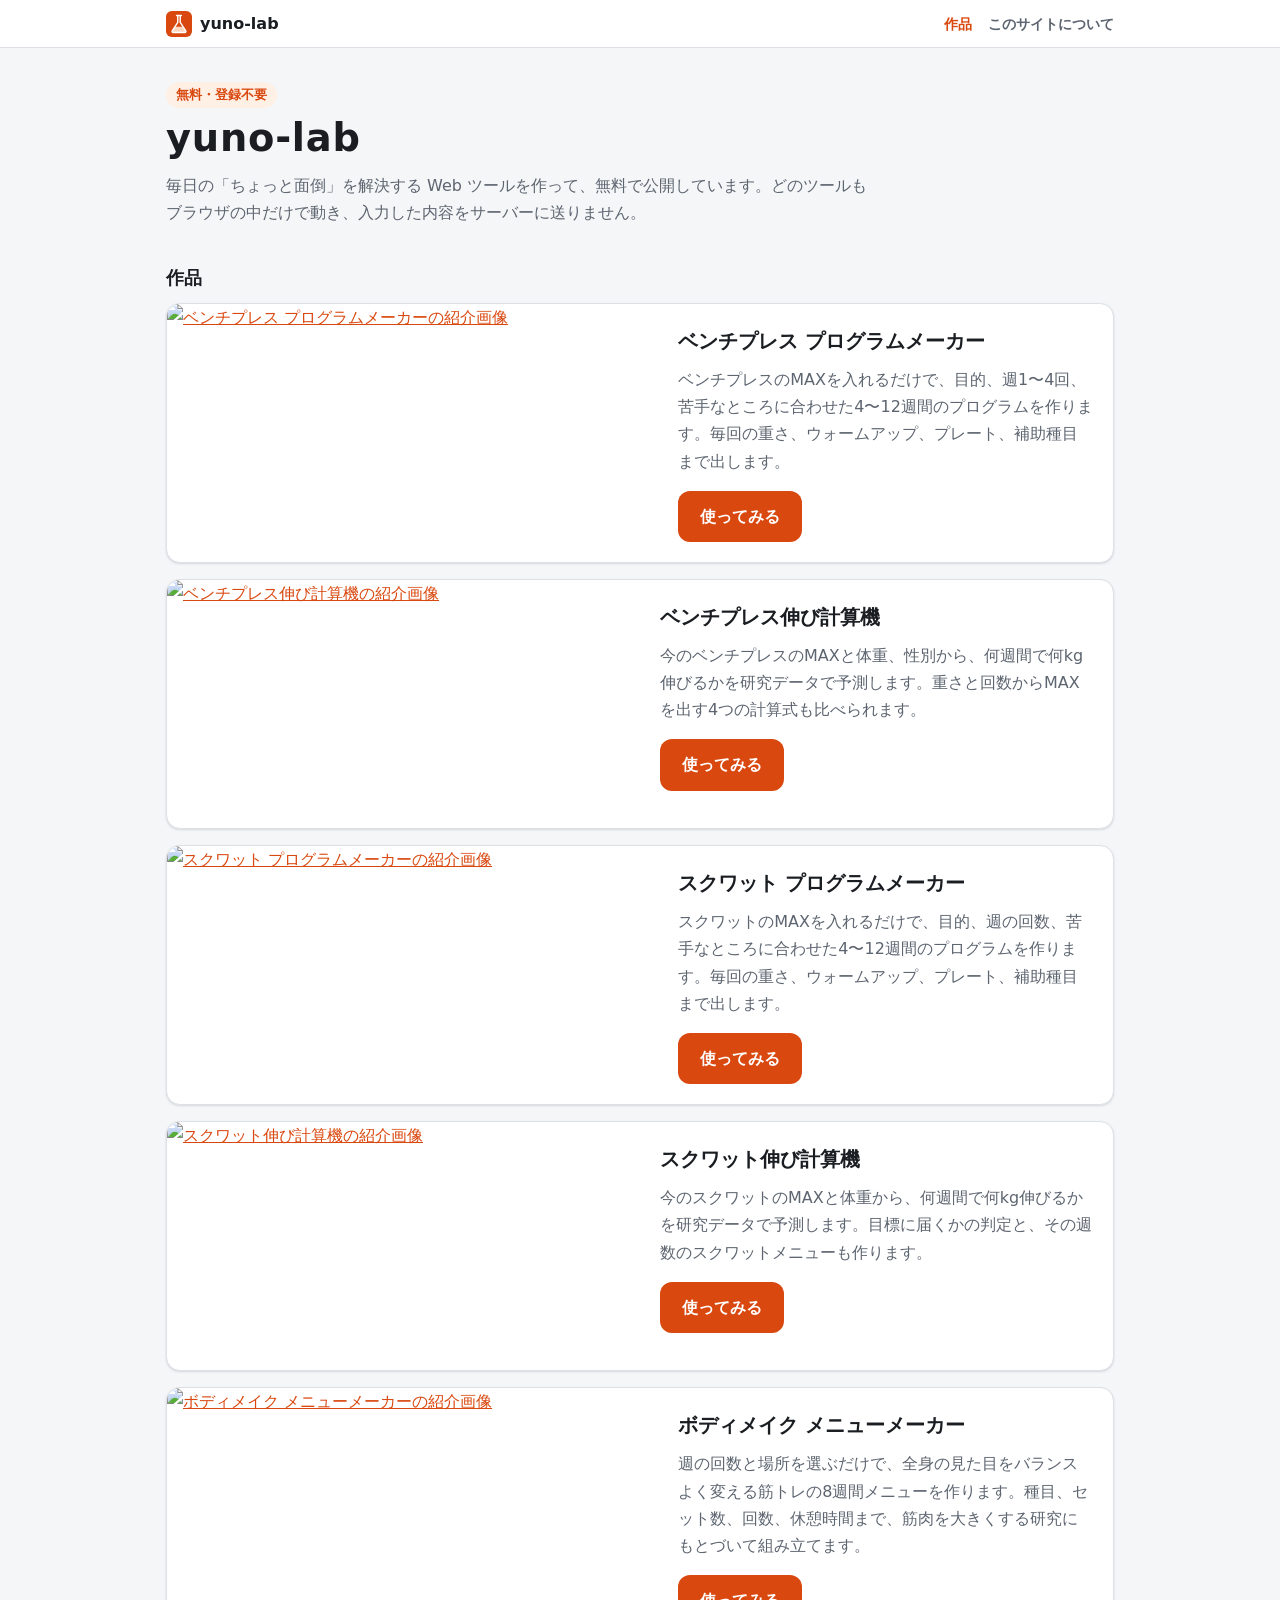
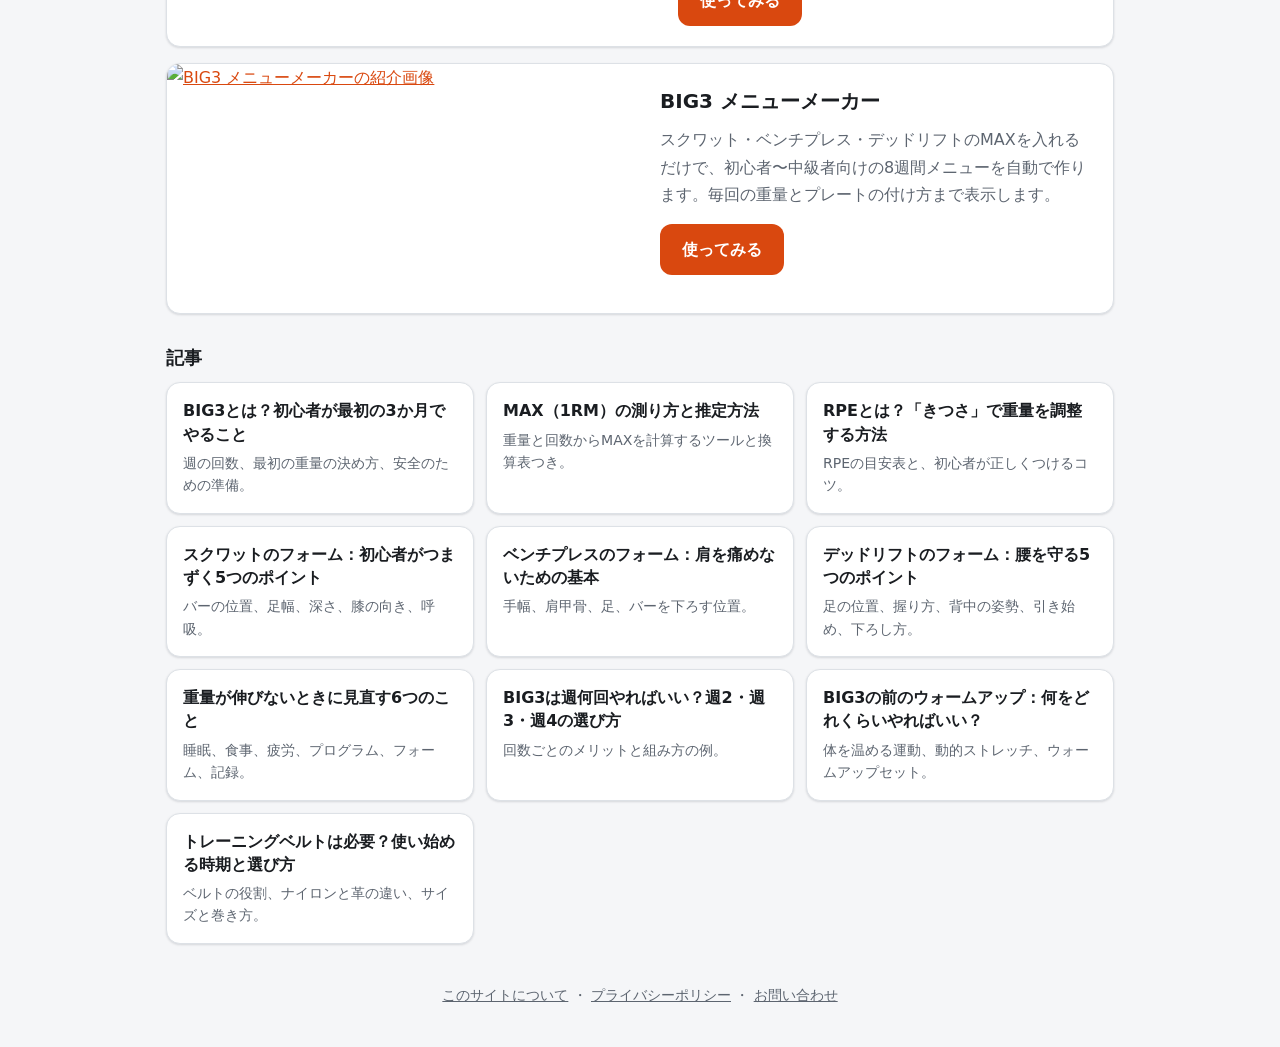
==== commit e99ad47e: "Revert "Show the tools as a compact list" This reverts commit 57c1121. The home page was fine as it " ====
--- a/index.html
+++ b/index.html
@@ -44,37 +44,80 @@
 
 <header class="site-header">
   <div class="wrap">
+    <p class="eyebrow">無料・登録不要</p>
     <h1>yuno-lab</h1>
-    <p class="lead">無料で使える筋トレのWebツールです。どのツールもブラウザの中だけで動き、入力した内容をサーバーに送りません。</p>
+    <p class="lead">毎日の「ちょっと面倒」を解決する Web ツールを作って、無料で公開しています。どのツールもブラウザの中だけで動き、入力した内容をサーバーに送りません。</p>
   </div>
 </header>
 
 <main class="wrap">
   <section aria-labelledby="works-title">
     <h2 class="section-title" id="works-title">作品</h2>
-    <ul class="tool-list">
-      <li><a class="tool" href="/bench-program/"><img src="/bench-program/favicon.svg" alt="" width="32" height="32"><span><span class="tool-name">ベンチプレス プログラムメーカー</span><span class="tool-desc">MAXから、ベンチプレス専用の4〜12週間プログラムを作ります。</span></span></a></li>
-      <li><a class="tool" href="/bench-goal/"><img src="/bench-goal/favicon.svg" alt="" width="32" height="32"><span><span class="tool-name">ベンチプレス伸び計算機</span><span class="tool-desc">何週間で何kg伸びるかを、研究のデータで予測します。</span></span></a></li>
-      <li><a class="tool" href="/squat-program/"><img src="/squat-program/favicon.svg" alt="" width="32" height="32"><span><span class="tool-name">スクワット プログラムメーカー</span><span class="tool-desc">MAXから、スクワット専用の4〜12週間プログラムを作ります。</span></span></a></li>
-      <li><a class="tool" href="/squat-goal/"><img src="/squat-goal/favicon.svg" alt="" width="32" height="32"><span><span class="tool-name">スクワット伸び計算機</span><span class="tool-desc">何週間で何kg伸びるかを、研究のデータで予測します。</span></span></a></li>
-      <li><a class="tool" href="/body-menu/"><img src="/body-menu/favicon.svg" alt="" width="32" height="32"><span><span class="tool-name">ボディメイク メニューメーカー</span><span class="tool-desc">全身の見た目を変える、8週間の筋トレメニューを作ります。</span></span></a></li>
-      <li><a class="tool" href="/big3-menu/"><img src="/big3-menu/favicon.svg" alt="" width="32" height="32"><span><span class="tool-name">BIG3 メニューメーカー</span><span class="tool-desc">スクワット・ベンチプレス・デッドリフトの8週間メニューを作ります。</span></span></a></li>
+    <ul class="work-list">
+      <li class="work-card">
+        <a class="work-thumb" href="/bench-program/"><img src="/bench-program/og.png" alt="ベンチプレス プログラムメーカーの紹介画像" width="1200" height="630" loading="lazy"></a>
+        <div class="work-body">
+          <h3><a href="/bench-program/">ベンチプレス プログラムメーカー</a></h3>
+          <p>ベンチプレスのMAXを入れるだけで、目的、週1〜4回、苦手なところに合わせた4〜12週間のプログラムを作ります。毎回の重さ、ウォームアップ、プレート、補助種目まで出します。</p>
+          <a class="btn-link" href="/bench-program/">使ってみる</a>
+        </div>
+      </li>
+      <li class="work-card">
+        <a class="work-thumb" href="/bench-goal/"><img src="/bench-goal/og.png" alt="ベンチプレス伸び計算機の紹介画像" width="1200" height="630" loading="lazy"></a>
+        <div class="work-body">
+          <h3><a href="/bench-goal/">ベンチプレス伸び計算機</a></h3>
+          <p>今のベンチプレスのMAXと体重、性別から、何週間で何kg伸びるかを研究データで予測します。重さと回数からMAXを出す4つの計算式も比べられます。</p>
+          <a class="btn-link" href="/bench-goal/">使ってみる</a>
+        </div>
+      </li>
+      <li class="work-card">
+        <a class="work-thumb" href="/squat-program/"><img src="/squat-program/og.png" alt="スクワット プログラムメーカーの紹介画像" width="1200" height="630" loading="lazy"></a>
+        <div class="work-body">
+          <h3><a href="/squat-program/">スクワット プログラムメーカー</a></h3>
+          <p>スクワットのMAXを入れるだけで、目的、週の回数、苦手なところに合わせた4〜12週間のプログラムを作ります。毎回の重さ、ウォームアップ、プレート、補助種目まで出します。</p>
+          <a class="btn-link" href="/squat-program/">使ってみる</a>
+        </div>
+      </li>
+      <li class="work-card">
+        <a class="work-thumb" href="/squat-goal/"><img src="/squat-goal/og.png" alt="スクワット伸び計算機の紹介画像" width="1200" height="630" loading="lazy"></a>
+        <div class="work-body">
+          <h3><a href="/squat-goal/">スクワット伸び計算機</a></h3>
+          <p>今のスクワットのMAXと体重から、何週間で何kg伸びるかを研究データで予測します。目標に届くかの判定と、その週数のスクワットメニューも作ります。</p>
+          <a class="btn-link" href="/squat-goal/">使ってみる</a>
+        </div>
+      </li>
+      <li class="work-card">
+        <a class="work-thumb" href="/body-menu/"><img src="/body-menu/og.png" alt="ボディメイク メニューメーカーの紹介画像" width="1200" height="630" loading="lazy"></a>
+        <div class="work-body">
+          <h3><a href="/body-menu/">ボディメイク メニューメーカー</a></h3>
+          <p>週の回数と場所を選ぶだけで、全身の見た目をバランスよく変える筋トレの8週間メニューを作ります。種目、セット数、回数、休憩時間まで、筋肉を大きくする研究にもとづいて組み立てます。</p>
+          <a class="btn-link" href="/body-menu/">使ってみる</a>
+        </div>
+      </li>
+      <li class="work-card">
+        <a class="work-thumb" href="/big3-menu/"><img src="/big3-menu/og.png" alt="BIG3 メニューメーカーの紹介画像" width="1200" height="630" loading="lazy"></a>
+        <div class="work-body">
+          <h3><a href="/big3-menu/">BIG3 メニューメーカー</a></h3>
+          <p>スクワット・ベンチプレス・デッドリフトのMAXを入れるだけで、初心者〜中級者向けの8週間メニューを自動で作ります。毎回の重量とプレートの付け方まで表示します。</p>
+          <a class="btn-link" href="/big3-menu/">使ってみる</a>
+        </div>
+      </li>
     </ul>
   </section>
 
   <section aria-labelledby="articles-title">
     <h2 class="section-title" id="articles-title">記事</h2>
-    <ul class="title-list">
-      <li><a href="/big3-menu/articles/big3-beginner.html">BIG3とは？初心者が最初の3か月でやること</a></li>
-      <li><a href="/big3-menu/articles/1rm.html">MAX（1RM）の測り方と推定方法</a></li>
-      <li><a href="/big3-menu/articles/rpe.html">RPEとは？「きつさ」で重量を調整する方法</a></li>
-      <li><a href="/big3-menu/articles/squat-form.html">スクワットのフォーム：初心者がつまずく5つのポイント</a></li>
-      <li><a href="/big3-menu/articles/bench-form.html">ベンチプレスのフォーム：肩を痛めないための基本</a></li>
-      <li><a href="/big3-menu/articles/deadlift-form.html">デッドリフトのフォーム：腰を守る5つのポイント</a></li>
-      <li><a href="/big3-menu/articles/plateau.html">重量が伸びないときに見直す6つのこと</a></li>
-      <li><a href="/big3-menu/articles/frequency.html">BIG3は週何回やればいい？週2・週3・週4の選び方</a></li>
-      <li><a href="/big3-menu/articles/warmup.html">BIG3の前のウォームアップ：何をどれくらいやればいい？</a></li>
-      <li><a href="/big3-menu/articles/belt.html">トレーニングベルトは必要？使い始める時期と選び方</a></li>
+    <ul class="article-list">
+      <li><a href="/big3-menu/articles/big3-beginner.html"><span class="al-title">BIG3とは？初心者が最初の3か月でやること</span><span class="al-desc">週の回数、最初の重量の決め方、安全のための準備。</span></a></li>
+      <li><a href="/big3-menu/articles/1rm.html"><span class="al-title">MAX（1RM）の測り方と推定方法</span><span class="al-desc">重量と回数からMAXを計算するツールと換算表つき。</span></a></li>
+      <li><a href="/big3-menu/articles/rpe.html"><span class="al-title">RPEとは？「きつさ」で重量を調整する方法</span><span class="al-desc">RPEの目安表と、初心者が正しくつけるコツ。</span></a></li>
+      <li><a href="/big3-menu/articles/squat-form.html"><span class="al-title">スクワットのフォーム：初心者がつまずく5つのポイント</span><span class="al-desc">バーの位置、足幅、深さ、膝の向き、呼吸。</span></a></li>
+      <li><a href="/big3-menu/articles/bench-form.html"><span class="al-title">ベンチプレスのフォーム：肩を痛めないための基本</span><span class="al-desc">手幅、肩甲骨、足、バーを下ろす位置。</span></a></li>
+      <li><a href="/big3-menu/articles/deadlift-form.html"><span class="al-title">デッドリフトのフォーム：腰を守る5つのポイント</span><span class="al-desc">足の位置、握り方、背中の姿勢、引き始め、下ろし方。</span></a></li>
+      <li><a href="/big3-menu/articles/plateau.html"><span class="al-title">重量が伸びないときに見直す6つのこと</span><span class="al-desc">睡眠、食事、疲労、プログラム、フォーム、記録。</span></a></li>
+      <li><a href="/big3-menu/articles/frequency.html"><span class="al-title">BIG3は週何回やればいい？週2・週3・週4の選び方</span><span class="al-desc">回数ごとのメリットと組み方の例。</span></a></li>
+      <li><a href="/big3-menu/articles/warmup.html"><span class="al-title">BIG3の前のウォームアップ：何をどれくらいやればいい？</span><span class="al-desc">体を温める運動、動的ストレッチ、ウォームアップセット。</span></a></li>
+      <li><a href="/big3-menu/articles/belt.html"><span class="al-title">トレーニングベルトは必要？使い始める時期と選び方</span><span class="al-desc">ベルトの役割、ナイロンと革の違い、サイズと巻き方。</span></a></li>
     </ul>
   </section>
 </main>
--- a/assets/style.css
+++ b/assets/style.css
@@ -1,4 +1,4 @@
-/* yuno-lab ツール共通（BIG3・ボディメイク・スクワット・ベンチプレス） */
+/* BIG3 メニューメーカー */
 
 :root {
   --bg: #f5f6f8;
@@ -75,7 +75,7 @@
 }
 
 /* ---- ヘッダー ---- */
-.site-header { padding-block: 24px 0; }
+.site-header { padding-block: 32px 8px; }
 .eyebrow {
   display: inline-block;
   margin: 0 0 6px;
@@ -92,7 +92,7 @@
   line-height: 1.25;
   letter-spacing: .02em;
 }
-.lead { margin: 6px 0 0; color: var(--muted); max-width: 44em; }
+.lead { margin: 10px 0 0; color: var(--muted); max-width: 44em; }
 
 main { padding-bottom: 32px; }
 
@@ -105,7 +105,7 @@
   margin-block: 16px;
   box-shadow: var(--shadow);
 }
-h2 { font-size: 1.2rem; margin: 0 0 12px; line-height: 1.4; display: flex; align-items: center; gap: 10px; }
+h2 { font-size: 1.2rem; margin: 0 0 16px; line-height: 1.4; display: flex; align-items: center; gap: 10px; }
 .step-num {
   display: inline-grid;
   place-items: center;
@@ -124,9 +124,8 @@
 legend { font-weight: 700; margin-bottom: 8px; padding: 0; }
 
 .seg { display: flex; flex-wrap: wrap; gap: 8px; }
-/* 選択肢は、入るなら1行に同じ幅で並べる */
-.seg-compact { max-width: 480px; }
-.seg label { position: relative; flex: 1 1 0; min-width: max-content; }
+.seg label { position: relative; flex: 1 1 180px; }
+.seg-compact label { flex-basis: 96px; }
 .seg input {
   position: absolute;
   inset: 0;
@@ -218,7 +217,7 @@
 .primary:hover { background: var(--accent-hover); }
 .primary:focus-visible, .secondary:focus-visible { outline: 3px solid var(--accent); outline-offset: 2px; }
 .secondary {
-  padding: 8px 14px;
+  padding: 10px 16px;
   border: 1px solid var(--border);
   border-radius: 10px;
   background: var(--surface);
@@ -226,9 +225,7 @@
   font-weight: 700;
 }
 .secondary:hover { border-color: var(--accent); }
-.actions { display: flex; flex-wrap: wrap; align-items: center; gap: 8px 16px; margin-top: 16px; }
-.actions .secondary { font-size: .9rem; }
-.actions a:not(.btn-link) { font-size: .9rem; font-weight: 700; }
+.actions { display: flex; flex-wrap: wrap; gap: 8px; margin-top: 16px; }
 
 /* ---- 結果: 概要 ---- */
 .summary-meta { margin: -8px 0 12px; color: var(--muted); }
@@ -236,14 +233,16 @@
   list-style: none;
   margin: 0;
   padding: 0;
-  display: flex;
-  flex-wrap: wrap;
-  gap: 8px 28px;
+  display: grid;
+  grid-template-columns: repeat(auto-fit, minmax(140px, 1fr));
+  gap: 8px;
 }
 .summary-list li {
   display: flex;
   flex-direction: column;
-  line-height: 1.45;
+  padding: 10px 12px;
+  border-radius: 10px;
+  background: var(--surface-2);
 }
 .sum-name { font-weight: 700; }
 .sum-val { font-variant-numeric: tabular-nums; }
@@ -279,8 +278,7 @@
   display: flex;
   flex-direction: column;
   align-items: center;
-  justify-content: center;
-  min-width: 56px;
+  min-width: 64px;
   padding: 6px 10px;
   border: 1px solid var(--border);
   border-radius: 10px;
@@ -308,16 +306,21 @@
   box-shadow: var(--shadow);
 }
 .day-title { margin: 0 0 10px; font-size: 1.05rem; display: flex; align-items: center; gap: 8px; }
-.ex-list { list-style: none; margin: 0; padding: 0; }
-.ex { padding: 10px 0; border-top: 1px solid var(--border); }
-.ex:first-child { padding-top: 0; border-top: 0; }
-.ex-top { display: flex; align-items: baseline; gap: 4px 8px; font-weight: 700; }
-.ex-part { color: var(--muted); font-size: .8rem; font-weight: 400; white-space: nowrap; }
+.ex-list { list-style: none; margin: 0; padding: 0; display: grid; gap: 10px; }
+.ex {
+  padding: 10px 12px;
+  border-left: 4px solid var(--accent);
+  border-radius: 10px;
+  background: var(--surface-2);
+}
+.ex.is-light { border-left-color: var(--light); }
+.ex.ex-acc { border-left-color: var(--acc); }
+.ex-top { display: flex; align-items: center; gap: 6px; font-weight: 700; }
 .ex-load { display: flex; align-items: baseline; flex-wrap: wrap; gap: 4px 12px; }
 .ex-weight { font-size: 1.65rem; font-weight: 800; line-height: 1.2; font-variant-numeric: tabular-nums; }
 .ex-weight small { margin-left: 2px; font-size: .9rem; font-weight: 700; }
 .ex-sets { font-weight: 700; }
-.ex-meta { display: flex; flex-wrap: wrap; gap: 0 12px; color: var(--muted); font-size: .82rem; }
+.ex-meta { display: flex; flex-wrap: wrap; gap: 2px 14px; color: var(--muted); font-size: .85rem; }
 
 .badge {
   display: inline-block;
@@ -336,7 +339,7 @@
 
 .day-test { border-color: var(--test); }
 .day-lead { margin: 0 0 12px; color: var(--muted); font-size: .88rem; }
-.test-lift { margin-bottom: 14px; }
+.test-lift { margin-bottom: 14px; padding: 10px 12px; border-radius: 10px; background: var(--surface-2); }
 .test-lift h5 { margin: 0 0 4px; font-size: 1rem; }
 .test-steps { margin: 0; padding-left: 1.4em; font-variant-numeric: tabular-nums; }
 .test-steps li { margin: 3px 0; line-height: 1.45; }
@@ -345,7 +348,7 @@
 .test-steps li.is-attempt .ts-weight { color: var(--test); }
 .test-next { margin: 6px 0 0; font-size: .88rem; }
 
-.warmup-note { margin-top: 16px; color: var(--muted); font-size: .85rem; }
+.warmup-note { margin-top: 16px; color: var(--muted); font-size: .9rem; }
 
 /* ---- 解説 ---- */
 .article h2 { margin-top: 32px; }
@@ -360,7 +363,7 @@
 .plan-table thead th { background: var(--surface-2); }
 .plan-table tr.is-light td { color: var(--light); }
 .plan-table tr.is-test td { color: var(--test); }
-.disclaimer { color: var(--muted); font-size: .85rem; }
+.disclaimer { padding: 12px 16px; border-radius: 10px; background: var(--surface-2); font-size: .9rem; }
 .disclaimer p:last-child { margin-bottom: 0; }
 
 /* ---- フッター ---- */
@@ -485,229 +488,21 @@
   .day, .ex, .test-lift { break-inside: avoid; }
 }
 
-/* ---- ボディメイク メニューメーカー専用 ---- */
-.sets-table { width: 100%; border-collapse: collapse; font-size: .92rem; font-variant-numeric: tabular-nums; }
-.sets-table th, .sets-table td { padding: 6px 8px; border-bottom: 1px solid var(--border); text-align: left; vertical-align: middle; }
-.sets-table thead th { background: var(--surface-2); white-space: nowrap; font-size: .85rem; }
-.sets-table td.cell-num { white-space: nowrap; }
-.sets-bar { position: relative; height: 8px; min-width: 80px; border-radius: 999px; background: var(--surface-2); overflow: hidden; }
-.sets-bar span { position: absolute; inset: 0 auto 0 0; border-radius: 999px; background: var(--accent); }
-.sets-bar.is-low span { background: var(--light); }
-.rules { margin: 16px 0 0; padding-left: 1.2em; font-size: .9rem; }
-.rules li { margin: 4px 0; }
-.ex-cue { margin: 2px 0 0; color: var(--muted); font-size: .8rem; line-height: 1.55; }
-.badge-long { background: var(--acc-soft); color: var(--acc); }
-.badge-part { background: var(--surface); color: var(--muted); border: 1px solid var(--border); }
-.day-minutes { margin-left: auto; color: var(--muted); font-size: .85rem; font-weight: 700; white-space: nowrap; }
-.ex-sets-big { font-size: 1.15rem; font-weight: 800; }
-.cite { color: var(--muted); font-size: .85rem; }
-.ref-list { padding-left: 1.4em; font-size: .88rem; }
-.ref-list li { margin: 6px 0; word-break: break-word; }
-.sets-table th[scope="row"] { white-space: nowrap; font-weight: 700; }
-.sets-table td.cell-num.is-low { color: var(--light); font-weight: 700; }
-@media (max-width: 480px) {
-  .sets-table th:last-child, .sets-table td:last-child { display: none; }
-  .sets-table th, .sets-table td { padding: 6px 6px; }
-}
-
-/* ---- スクワット伸び計算機専用 ---- */
-.field-grid { display: grid; grid-template-columns: repeat(auto-fit, minmax(240px, 1fr)); gap: 16px 20px; margin-bottom: 20px; }
-.field { display: flex; flex-direction: column; gap: 8px; min-width: 0; }
-.field-name { font-weight: 700; }
-.field-name small { margin-left: 8px; font-weight: 400; font-size: .78rem; color: var(--muted); }
-.unit { color: var(--muted); font-size: .9rem; }
-#reps-field { display: flex; flex-wrap: wrap; align-items: center; gap: 8px; }
-#reps-field[hidden] { display: none !important; }
-#reps-field .hint { width: 100%; margin: 0; }
-.num input[name="liftR"] { width: 4.5em; }
-.seg-mini span { padding: 6px 8px; font-size: .85rem; }
-select {
-  width: 100%;
-  max-width: 12em;
-  padding: 8px 10px;
-  border: 1px solid var(--border);
-  border-radius: 8px;
-  background: var(--surface);
-  color: var(--text);
-  font: inherit;
-  font-size: 1.05rem;
-}
-select:focus { outline: 2px solid var(--accent); outline-offset: 1px; }
-.error-line { display: block; }
-
-.big-range { display: flex; flex-direction: column; margin: 0 0 12px; line-height: 1.3; }
-.big-label { color: var(--muted); font-size: .9rem; font-weight: 700; }
-.big-num { font-size: clamp(2rem, 9vw, 2.8rem); font-weight: 800; color: var(--accent); font-variant-numeric: tabular-nums; }
-.big-gain { font-weight: 700; font-variant-numeric: tabular-nums; }
-
-.chart-box { max-width: 640px; margin: 4px 0 0; }
-.chart { display: block; width: 100%; height: auto; }
-.chart .grid { stroke: var(--border); stroke-width: 1; }
-.chart .tick { fill: var(--muted); font-size: 13px; font-variant-numeric: tabular-nums; }
-.chart .axis { fill: var(--muted); font-size: 12px; font-weight: 700; }
-.chart .band { fill: var(--accent); fill-opacity: .16; }
-.chart .line { fill: none; stroke: var(--accent); stroke-width: 2.5; }
-.chart .target { stroke: var(--test); stroke-width: 2; stroke-dasharray: 7 5; }
-.chart .target-label { fill: var(--test); font-size: 13px; font-weight: 700; }
-.chart .dot-now { fill: var(--accent); }
-.chart .end-label { fill: var(--accent); font-size: 14px; font-weight: 800; }
-.chart .dot { fill: var(--surface); stroke: var(--light); stroke-width: 2; }
-.chart .dot-num { fill: var(--light); font-size: 10px; font-weight: 800; }
-.chart .you { stroke: var(--test); stroke-width: 2; stroke-dasharray: 5 4; }
-.chart .you-label { fill: var(--test); font-size: 13px; font-weight: 700; }
-
-.rate-notes { margin: 12px 0 0; padding-left: 1.2em; font-size: .92rem; }
-.rate-notes li { margin: 4px 0; }
-.cite-chip {
-  margin-left: 4px;
-  color: var(--light);
-  font-size: .75rem;
-  font-weight: 700;
-  text-underline-offset: 2px;
-  white-space: nowrap;
-}
-.cite-none { color: var(--muted); font-weight: 400; }
-
-.verdict { margin-top: 16px; padding: 12px 16px; border-radius: 10px; border-left: 4px solid var(--accent); background: var(--accent-soft); }
-.verdict p { margin: 0 0 6px; }
-.verdict p:last-child { margin-bottom: 0; }
-.verdict-title { font-size: 1.1rem; font-weight: 800; }
-.verdict-likely { border-left-color: #2b8a3e; background: rgba(43, 138, 62, .1); }
-.verdict-beyond { border-left-color: var(--test); background: var(--test-soft); }
-
-.study-list { list-style: none; margin: 8px 0 0; padding: 0; }
-.study { padding: 8px 0; border-top: 1px solid var(--border); }
-.study:first-child { border-top: 0; }
-.study-top { display: flex; flex-wrap: wrap; align-items: baseline; justify-content: space-between; gap: 4px 12px; }
-.study-ratio { font-weight: 800; }
-.study-ref { font-size: .85rem; font-weight: 700; }
-.study p { margin: 2px 0 0; }
-.study-who { color: var(--muted); font-size: .88rem; }
-.study-result { font-weight: 700; font-variant-numeric: tabular-nums; }
-.study-yours { color: var(--accent); font-weight: 700; font-size: .92rem; white-space: nowrap; }
-.more-link { margin: 12px 0 0; font-size: .9rem; }
-.method-list { margin: 12px 0 0; padding-left: 1.2em; font-size: .92rem; }
-.method-list li { margin: 4px 0; }
-.study-table td, .study-table th { white-space: nowrap; }
-.study-table td.wrap { white-space: normal; min-width: 12em; }
-
-@media (max-width: 560px) {
-  .chart .tick { font-size: 22px; }
-  .chart .axis { font-size: 20px; }
-  .chart .target-label, .chart .you-label { font-size: 22px; }
-  .chart .end-label { font-size: 24px; }
-  .chart .dot { r: 13px; }
-  .chart .dot-num { font-size: 14px; }
-}
-
-@media print {
-  .chart-box, .study-list, .rules, .method-list, .more-link, .verdict { break-inside: avoid; }
-  .cite-chip { display: none; }
-}
-
-/* ---- スクワット プログラムメーカー専用 ---- */
-.select-wide { max-width: 100%; }
-.fact-list { grid-template-columns: repeat(auto-fit, minmax(200px, 1fr)); }
-.fact-list li { gap: 2px; }
-.fact-name { color: var(--muted); font-size: .8rem; font-weight: 700; }
-.fact-val { font-weight: 800; font-variant-numeric: tabular-nums; }
-.progress-row { display: flex; flex-wrap: wrap; align-items: center; gap: 4px 12px; margin: 14px 0 0; font-weight: 700; }
-.link-btn { padding: 0; border: 0; background: none; color: var(--accent); font-size: .85rem; font-weight: 700; text-decoration: underline; }
-
-.warmup { margin: 0 0 10px; font-size: .85rem; }
-.warmup summary { display: flex; flex-wrap: wrap; gap: 2px 10px; cursor: pointer; list-style: none; }
-.warmup summary::-webkit-details-marker { display: none; }
-.warmup summary::before { content: '▸'; color: var(--muted); }
-.warmup[open] summary::before { content: '▾'; }
-.wu-title { font-weight: 700; }
-.wu-line { color: var(--muted); font-variant-numeric: tabular-nums; }
-.wu-step { white-space: nowrap; }
-.wu-list { margin: 6px 0 0; padding-left: 1.6em; font-variant-numeric: tabular-nums; }
-.wu-list li { margin: 2px 0; }
-.wu-list .ts-note { display: inline; margin-left: 8px; }
-
-.badge-var { background: var(--test-soft); color: var(--test); }
-.ex-top { flex-wrap: wrap; }
-
-.day-title { flex-wrap: wrap; }
-.day-title .day-minutes { margin-left: auto; }
-.done-label { display: inline-flex; align-items: center; gap: 4px; margin-left: 4px; font-size: .82rem; font-weight: 700; color: var(--muted); cursor: pointer; white-space: nowrap; }
-.done-check { width: 18px; height: 18px; margin: 0; accent-color: var(--accent); }
-.day.is-done { opacity: .6; }
-.day.is-done .done-label { color: var(--accent); }
-
-.next-cycle { margin-top: 12px; padding-top: 10px; border-top: 1px solid var(--border); }
-.next-label { display: flex; flex-wrap: wrap; align-items: center; gap: 6px 10px; font-size: .88rem; font-weight: 700; }
-.next-label .num input { width: 6em; }
-.next-out { margin: 6px 0; font-weight: 800; font-variant-numeric: tabular-nums; }
-.next-cycle .secondary { font-size: .88rem; }
-
-@media print {
-  .done-label, .next-cycle, .progress-row, .link-btn { display: none !important; }
-  .day.is-done { opacity: 1; }
-  .warmup summary::before { content: none; }
-}
-
-/* 長い種目名はカードの中で折り返す */
-.ex-name { overflow-wrap: anywhere; }
-
-/* ---- ベンチプレス伸び計算機専用 ---- */
-.data-table .cell-num { white-space: nowrap; font-variant-numeric: tabular-nums; }
-.data-table tr.is-main th, .data-table tr.is-main td { color: var(--accent); font-weight: 800; }
-#formula-box p { margin: 0 0 8px; }
-.actions .btn-link { padding: 10px 18px; }
-
-/* ---- よくある質問（開いて読む） ---- */
-.faq { margin: 0; }
-.faq details { border-bottom: 1px solid var(--border); }
-.faq details:first-child { border-top: 1px solid var(--border); }
-.faq summary {
-  display: flex;
-  justify-content: space-between;
-  gap: 12px;
-  padding: 12px 0;
-  font-weight: 700;
-  line-height: 1.5;
-  cursor: pointer;
-  list-style: none;
-}
-.faq summary::-webkit-details-marker { display: none; }
-.faq summary::after { content: '＋'; flex: none; color: var(--muted); font-weight: 400; }
-.faq details[open] summary::after { content: '－'; }
-.faq details > :not(summary) { margin: 0 0 12px; }
-.faq summary:focus-visible { outline: 3px solid var(--accent); outline-offset: 2px; }
-
-/* ---- 開いて見る表 ---- */
-.more { margin-top: 12px; }
-.more > summary { color: var(--accent); font-size: .9rem; font-weight: 700; cursor: pointer; }
-.more > summary:focus-visible { outline: 3px solid var(--accent); outline-offset: 2px; }
-.more[open] > summary { margin-bottom: 4px; }
-
-/* ---- 記事への小さなリンク ---- */
-.link-list { display: flex; flex-wrap: wrap; gap: 4px 20px; margin: 0; padding: 0; list-style: none; font-size: .92rem; }
-
-/* ---- トップページのツール一覧 ---- */
-.tool-list { display: grid; grid-template-columns: repeat(auto-fill, minmax(340px, 1fr)); gap: 10px; margin: 0; padding: 0; list-style: none; }
-.tool {
-  display: flex;
-  align-items: center;
-  gap: 12px;
-  height: 100%;
-  padding: 14px 16px;
+/* ---- トップページの作品カード ---- */
+.work-list { display: grid; gap: 16px; margin: 0; padding: 0; list-style: none; }
+.work-card {
+  display: grid;
+  grid-template-columns: minmax(0, 1fr);
+  overflow: hidden;
   border: 1px solid var(--border);
   border-radius: var(--radius);
   background: var(--surface);
-  color: var(--text);
-  text-decoration: none;
-}
-.tool:hover { border-color: var(--accent); }
-.tool:focus-visible { outline: 3px solid var(--accent); outline-offset: 2px; }
-.tool img { flex: none; width: 32px; height: 32px; }
-.tool-name { display: block; font-weight: 800; line-height: 1.4; }
-.tool-desc { display: block; color: var(--muted); font-size: .85rem; line-height: 1.5; }
-.title-list { display: grid; grid-template-columns: repeat(auto-fill, minmax(300px, 1fr)); gap: 2px 24px; margin: 0; padding: 0 0 0 1.2em; font-size: .95rem; }
-.title-list li { padding: 3px 0; }
-.title-list li::marker { color: var(--muted); }
-.title-list a { color: var(--text); text-decoration: none; }
-.title-list a:hover { color: var(--accent); text-decoration: underline; }
-@media (max-width: 400px) { .tool-list { grid-template-columns: 1fr; } }
+  box-shadow: var(--shadow);
+}
+@media (min-width: 720px) { .work-card { grid-template-columns: 1fr 1fr; } }
+.work-thumb { display: block; }
+.work-thumb img { display: block; width: 100%; height: 100%; object-fit: cover; aspect-ratio: 1200 / 630; }
+.work-body { padding: 20px; }
+.work-body h3 { margin: 0 0 8px; font-size: 1.25rem; }
+.work-body h3 a { color: var(--text); text-decoration: none; }
+.work-body p { margin: 0 0 16px; color: var(--muted); }
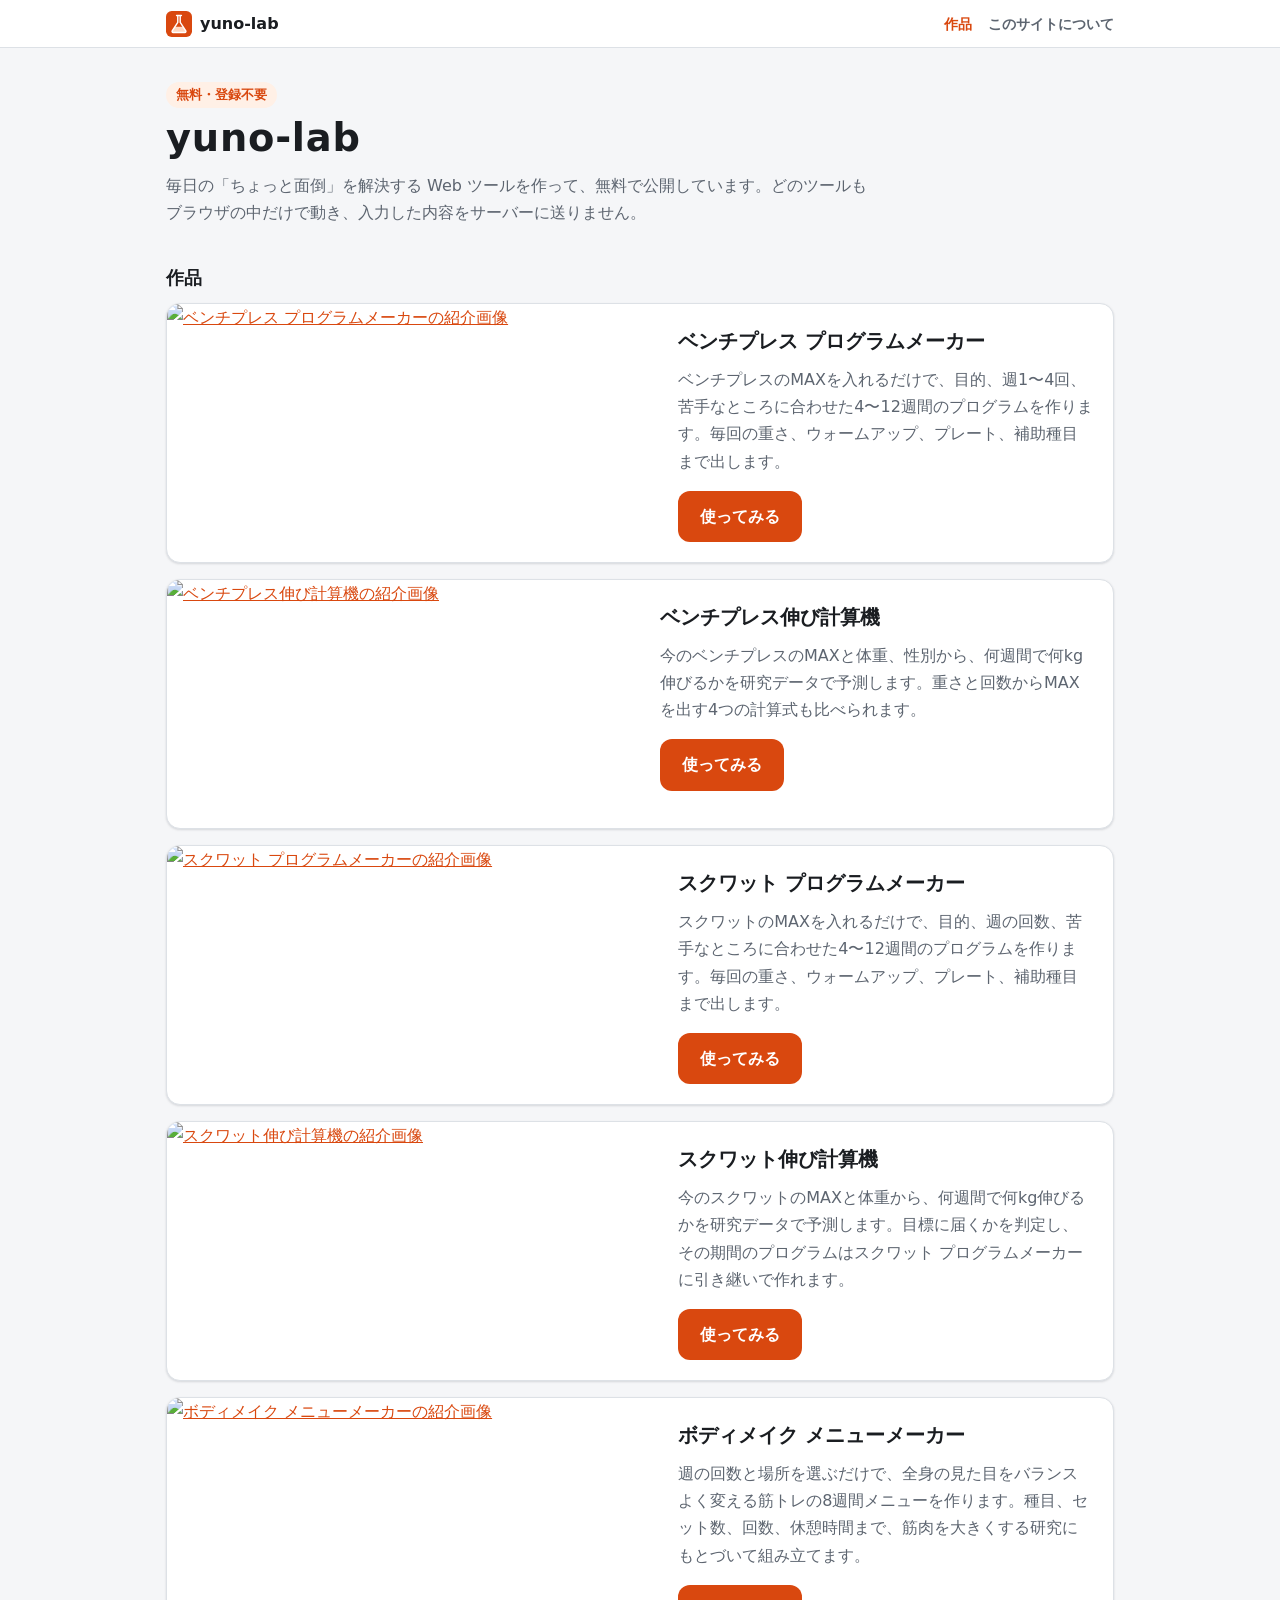
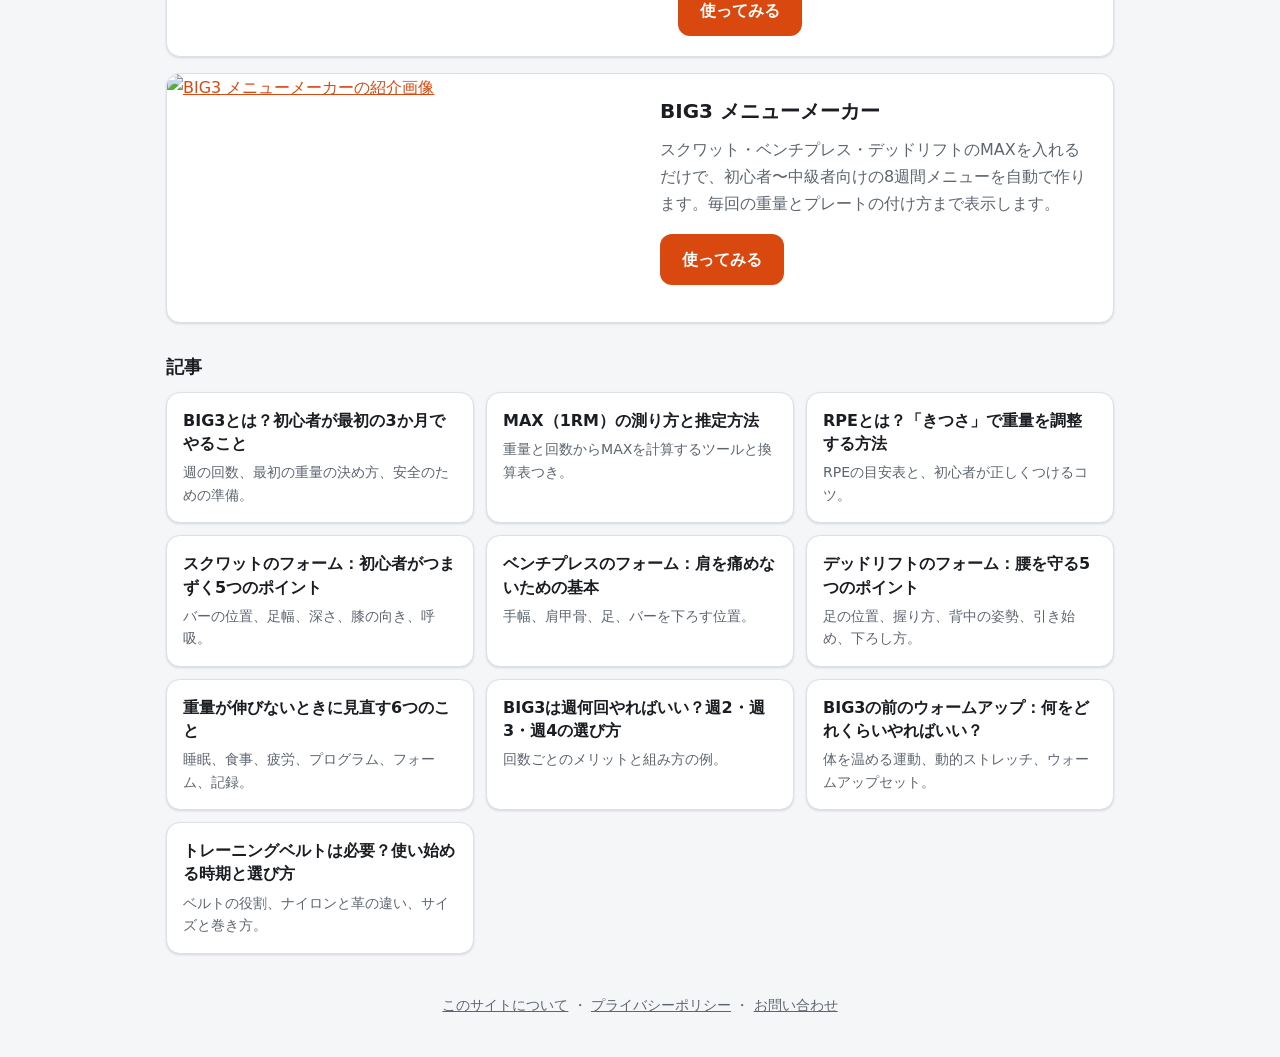
==== commit a2d3450e: "Update the squat calculator description The calculator no longer builds its own menu; it hands off t" ====
--- a/index.html
+++ b/index.html
@@ -82,7 +82,7 @@
         <a class="work-thumb" href="/squat-goal/"><img src="/squat-goal/og.png" alt="スクワット伸び計算機の紹介画像" width="1200" height="630" loading="lazy"></a>
         <div class="work-body">
           <h3><a href="/squat-goal/">スクワット伸び計算機</a></h3>
-          <p>今のスクワットのMAXと体重から、何週間で何kg伸びるかを研究データで予測します。目標に届くかの判定と、その週数のスクワットメニューも作ります。</p>
+          <p>今のスクワットのMAXと体重から、何週間で何kg伸びるかを研究データで予測します。目標に届くかを判定し、その期間のプログラムはスクワット プログラムメーカーに引き継いで作れます。</p>
           <a class="btn-link" href="/squat-goal/">使ってみる</a>
         </div>
       </li>
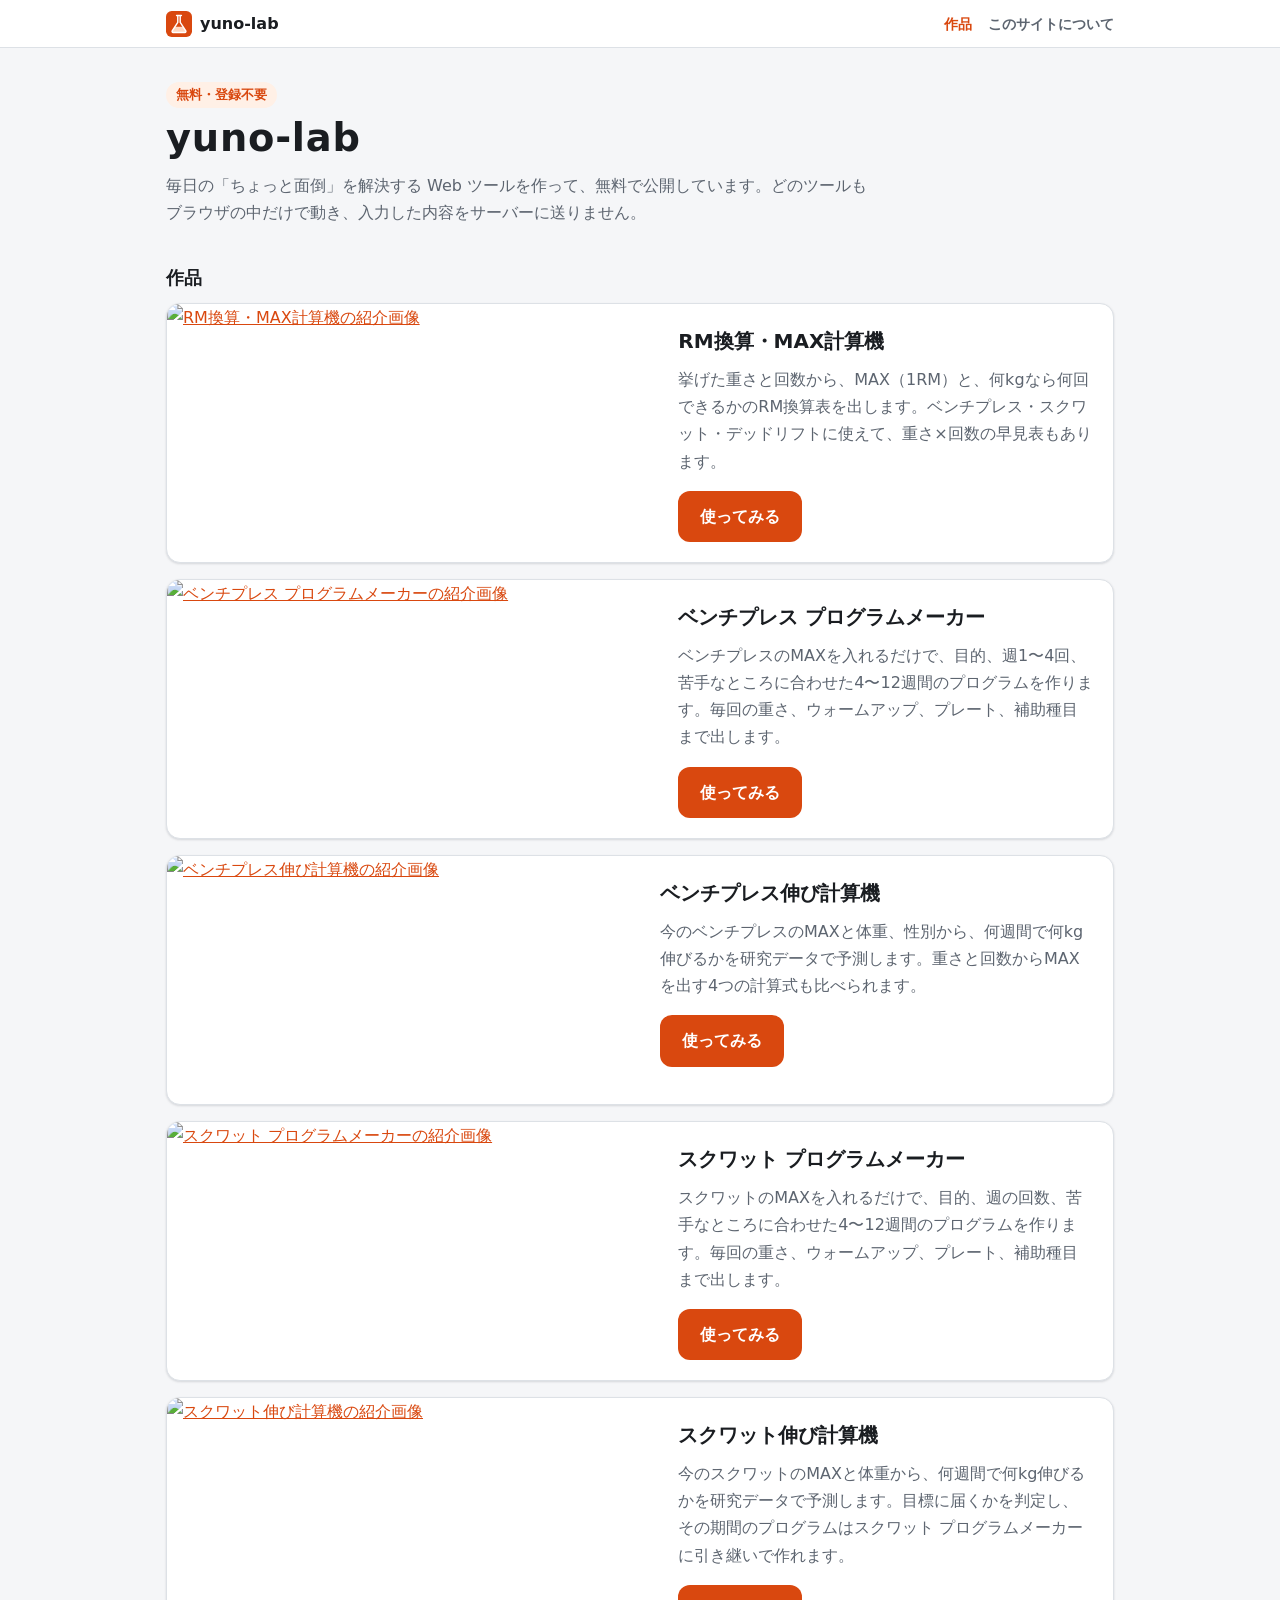
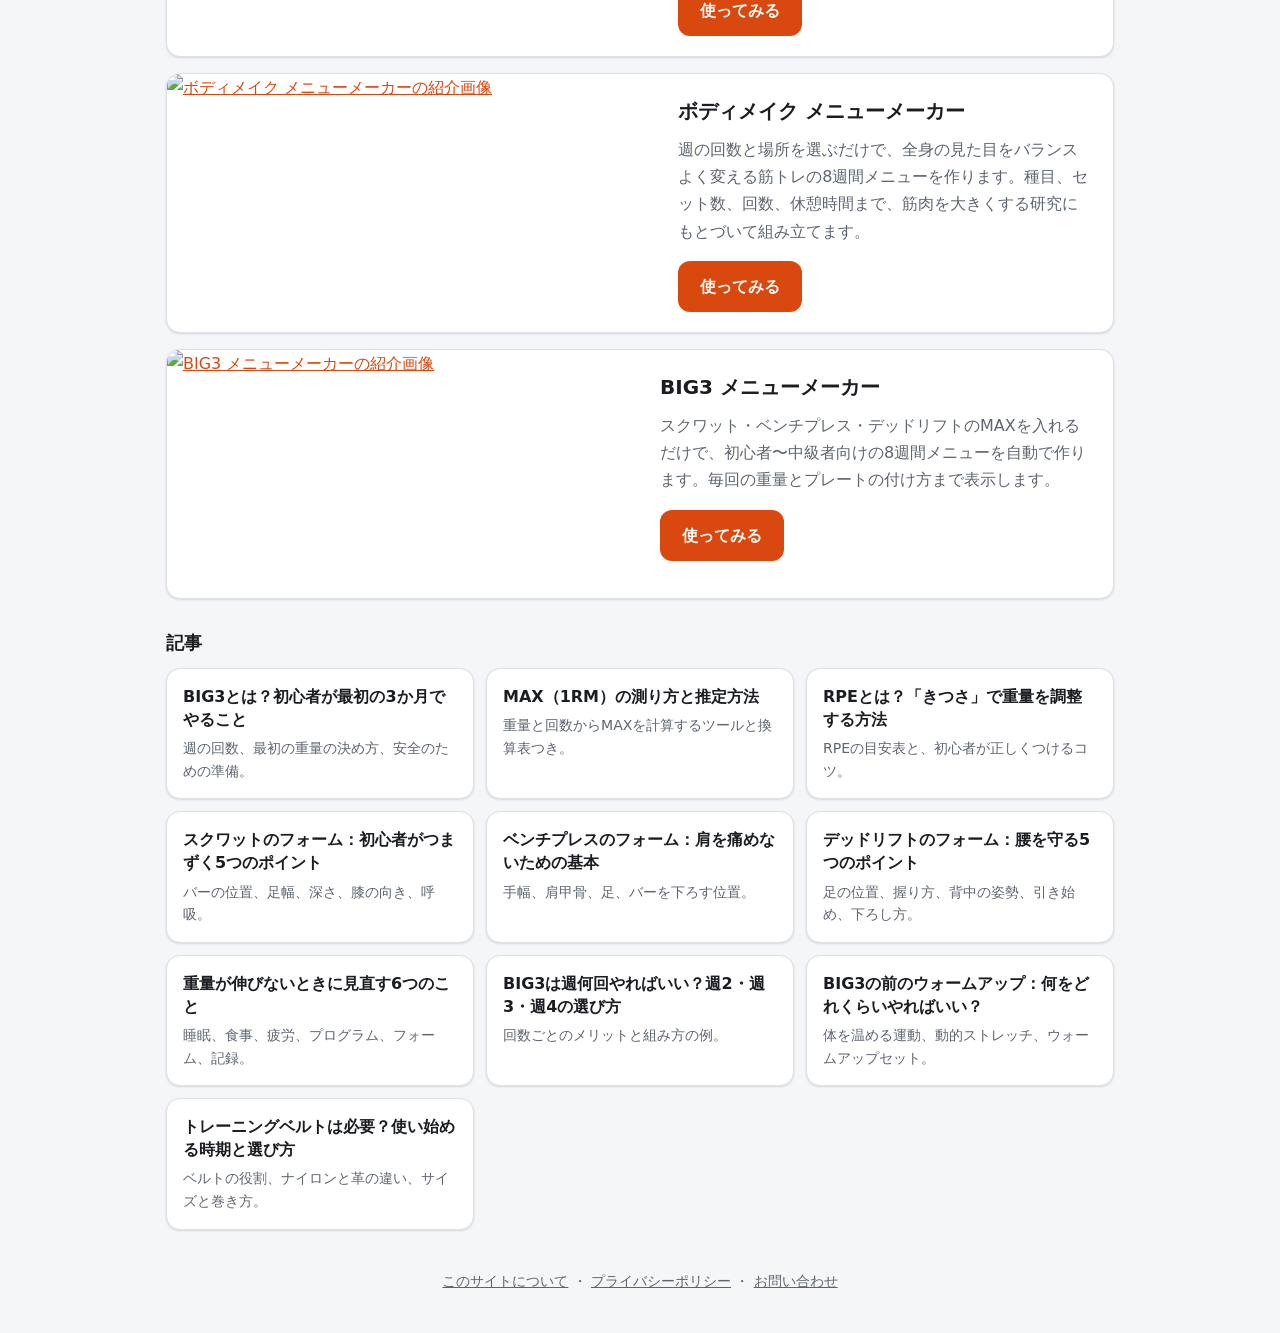
==== commit 1ada42b1: "Link the new RM conversion calculator Co-Authored-By: Claude Opus 5.5 <noreply@anthropic.com>" ====
--- a/index.html
+++ b/index.html
@@ -54,6 +54,14 @@
   <section aria-labelledby="works-title">
     <h2 class="section-title" id="works-title">作品</h2>
     <ul class="work-list">
+      <li class="work-card">
+        <a class="work-thumb" href="/rm-calc/"><img src="/rm-calc/og.png" alt="RM換算・MAX計算機の紹介画像" width="1200" height="630" loading="lazy"></a>
+        <div class="work-body">
+          <h3><a href="/rm-calc/">RM換算・MAX計算機</a></h3>
+          <p>挙げた重さと回数から、MAX（1RM）と、何kgなら何回できるかのRM換算表を出します。ベンチプレス・スクワット・デッドリフトに使えて、重さ×回数の早見表もあります。</p>
+          <a class="btn-link" href="/rm-calc/">使ってみる</a>
+        </div>
+      </li>
       <li class="work-card">
         <a class="work-thumb" href="/bench-program/"><img src="/bench-program/og.png" alt="ベンチプレス プログラムメーカーの紹介画像" width="1200" height="630" loading="lazy"></a>
         <div class="work-body">
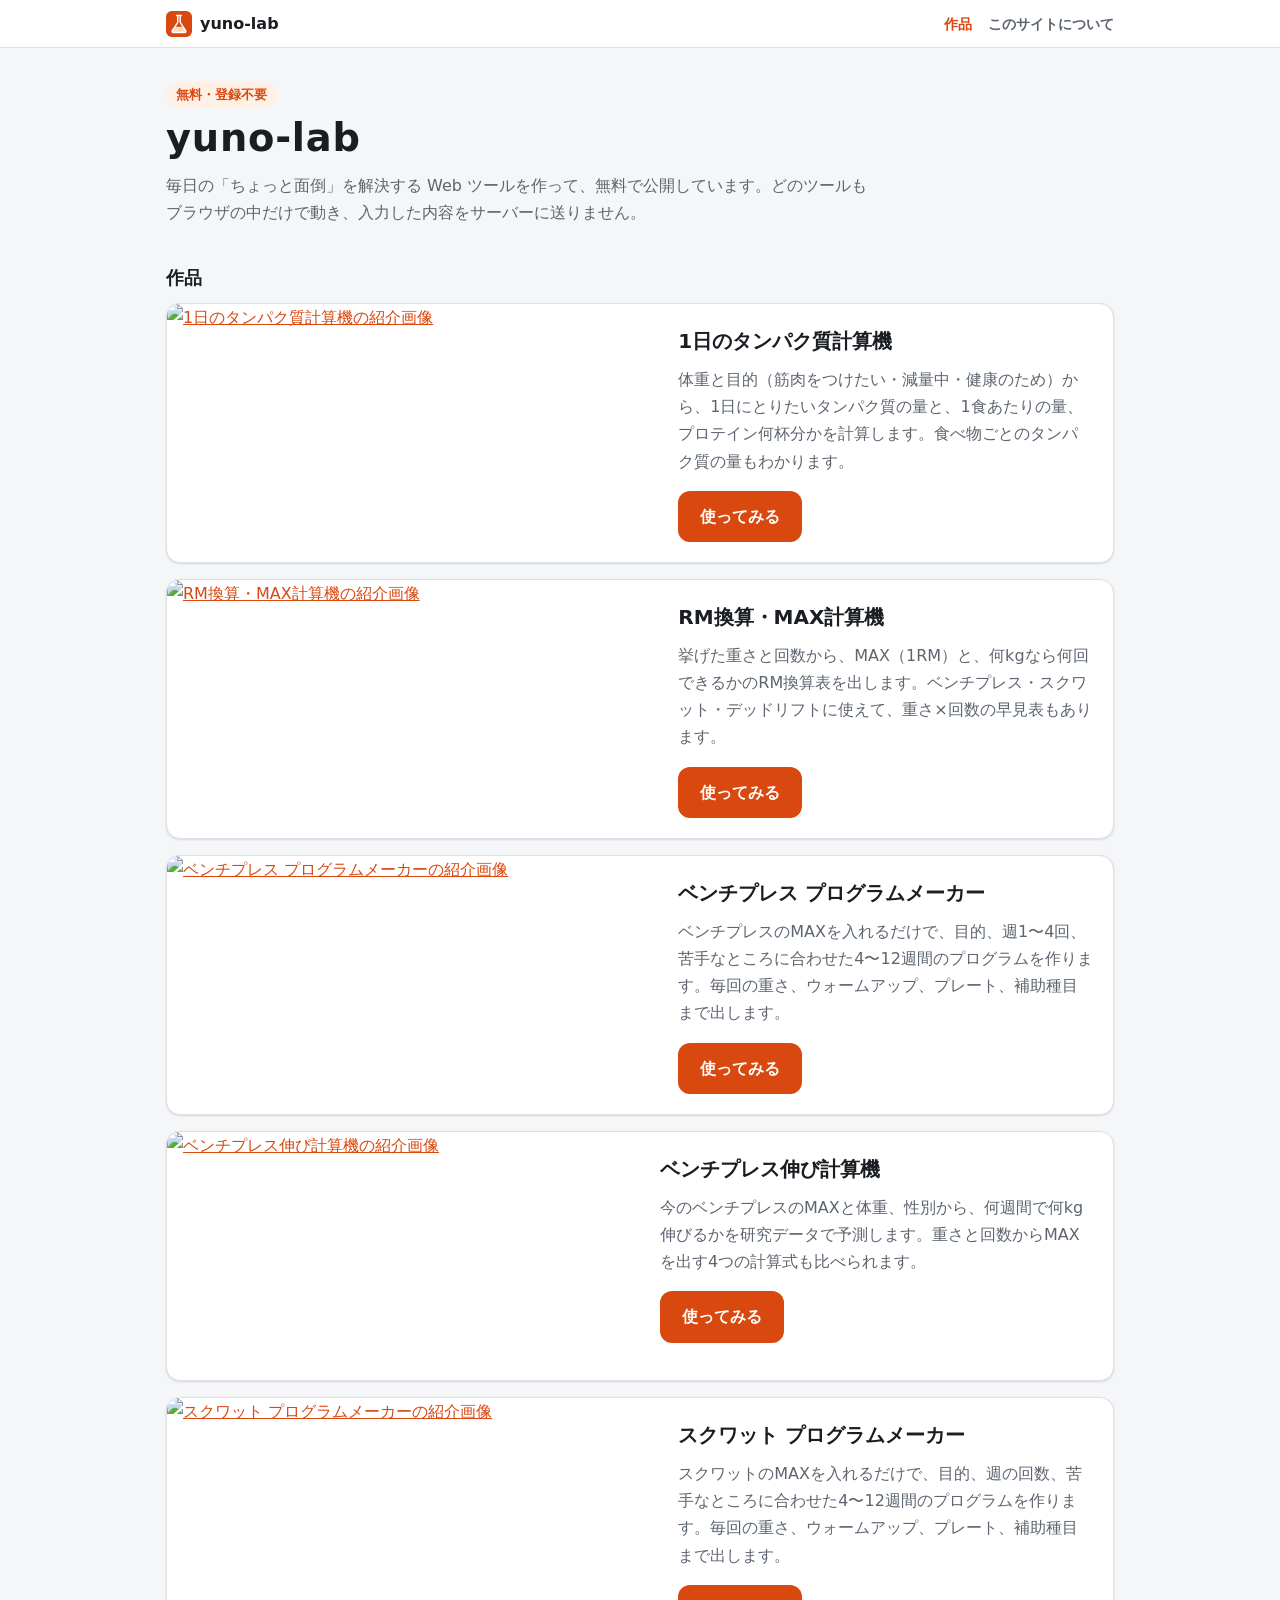
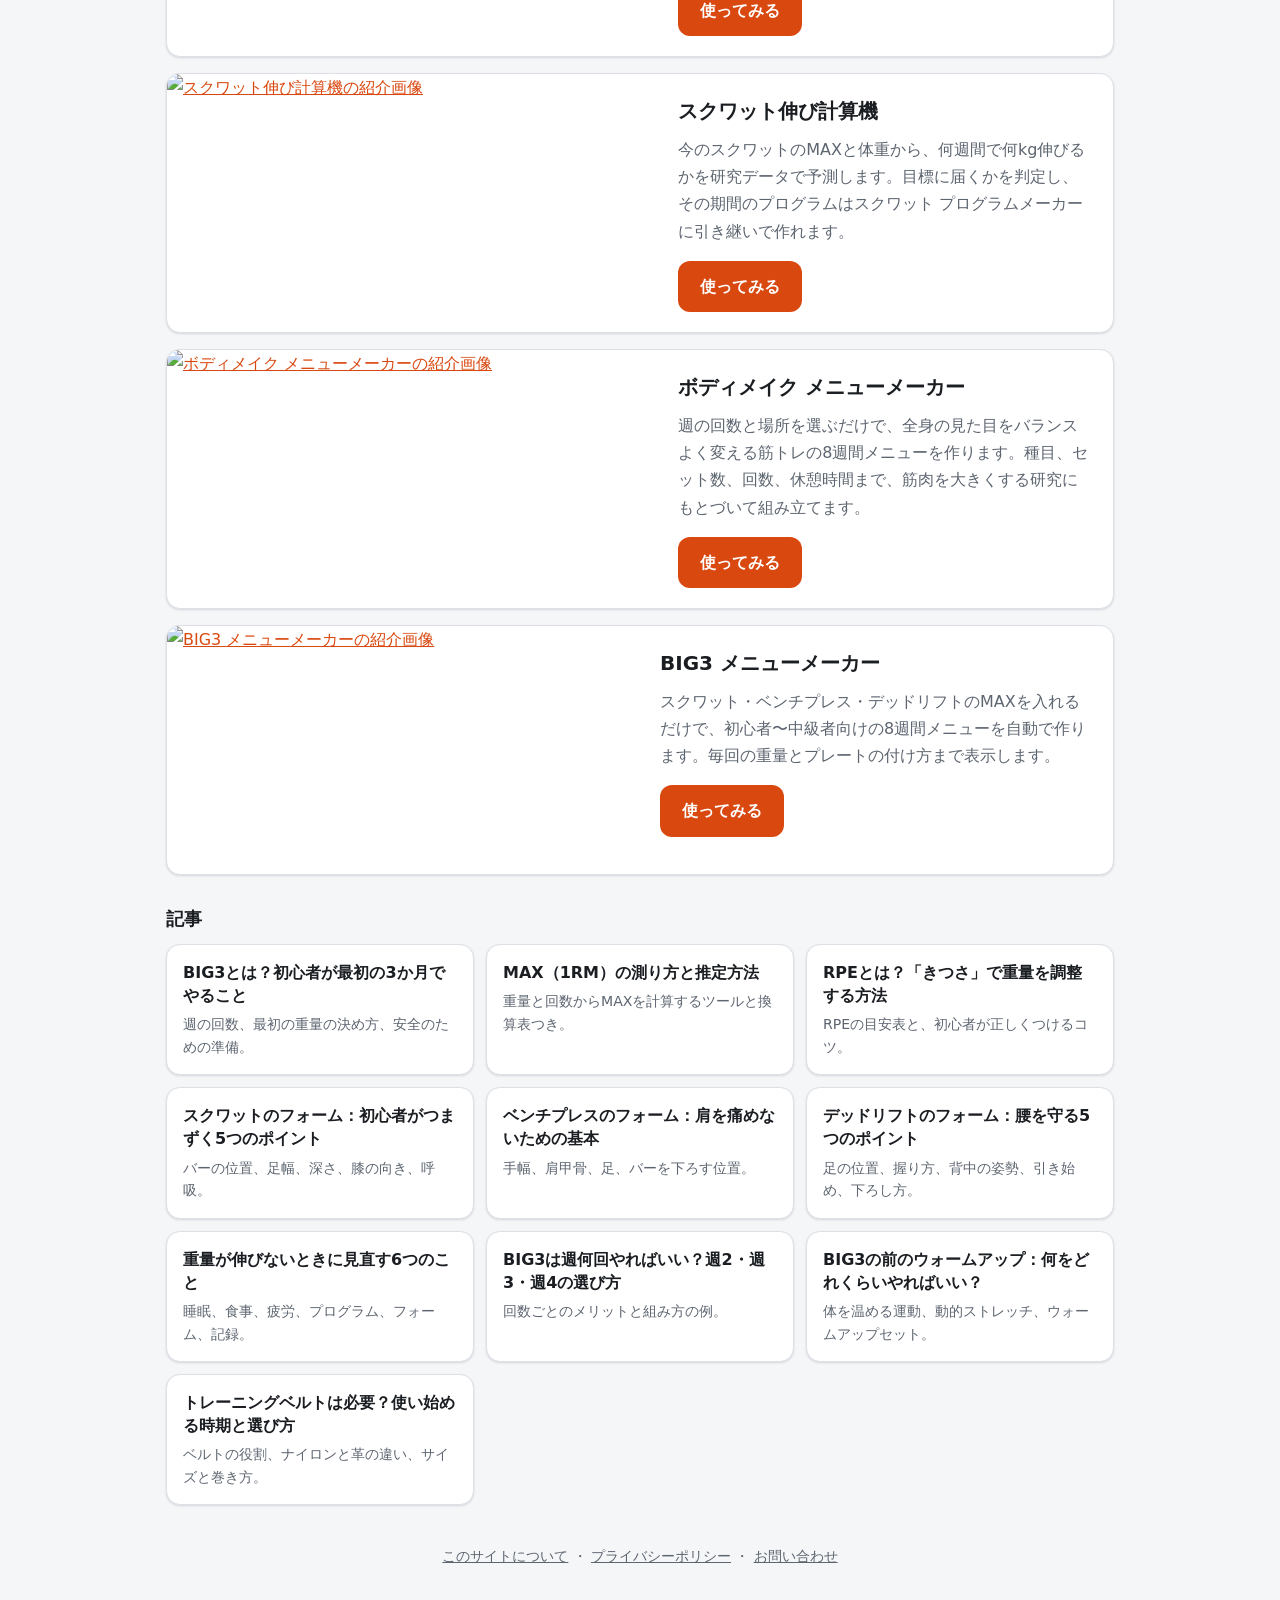
==== commit 7da92dd7: "Add the daily protein calculator Co-Authored-By: Claude Opus 5.5 <noreply@anthropic.com>" ====
--- a/index.html
+++ b/index.html
@@ -54,6 +54,14 @@
   <section aria-labelledby="works-title">
     <h2 class="section-title" id="works-title">作品</h2>
     <ul class="work-list">
+      <li class="work-card">
+        <a class="work-thumb" href="/protein-calc/"><img src="/protein-calc/og.png" alt="1日のタンパク質計算機の紹介画像" width="1200" height="630" loading="lazy"></a>
+        <div class="work-body">
+          <h3><a href="/protein-calc/">1日のタンパク質計算機</a></h3>
+          <p>体重と目的（筋肉をつけたい・減量中・健康のため）から、1日にとりたいタンパク質の量と、1食あたりの量、プロテイン何杯分かを計算します。食べ物ごとのタンパク質の量もわかります。</p>
+          <a class="btn-link" href="/protein-calc/">使ってみる</a>
+        </div>
+      </li>
       <li class="work-card">
         <a class="work-thumb" href="/rm-calc/"><img src="/rm-calc/og.png" alt="RM換算・MAX計算機の紹介画像" width="1200" height="630" loading="lazy"></a>
         <div class="work-body">
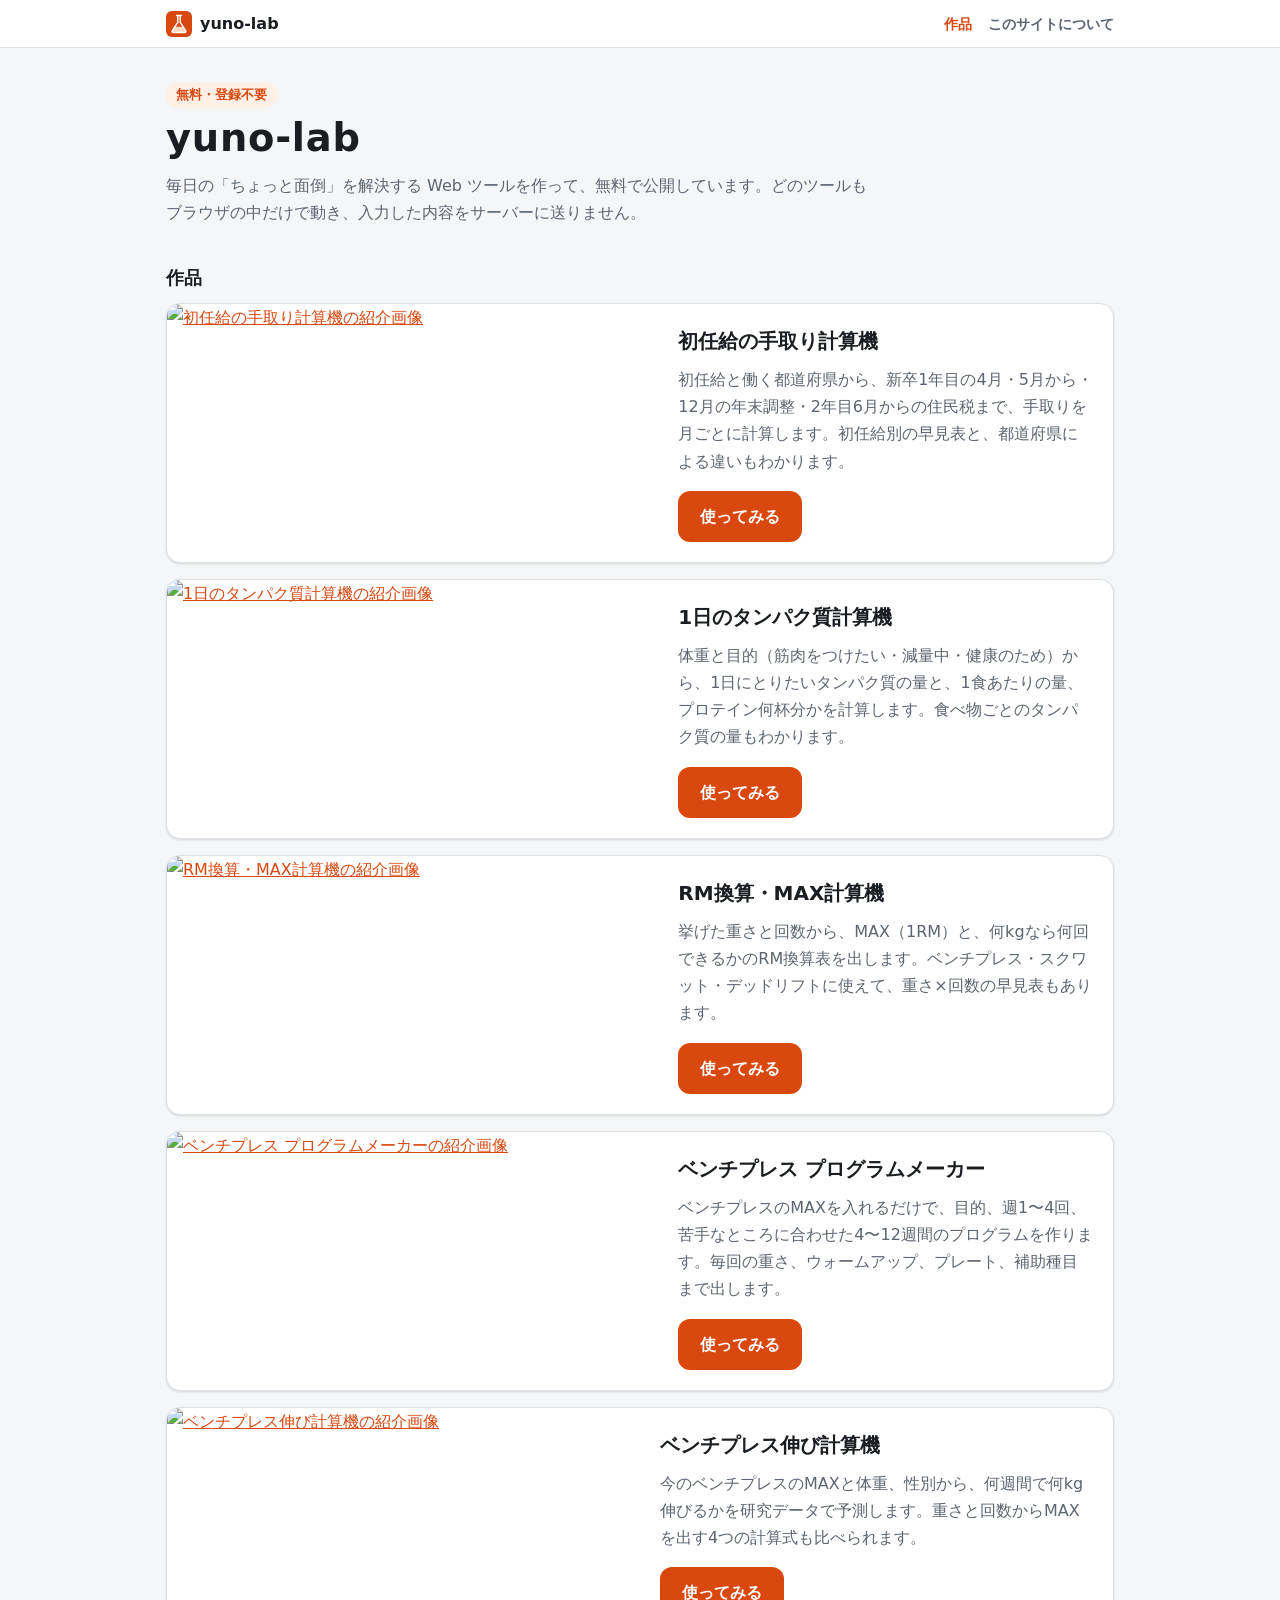
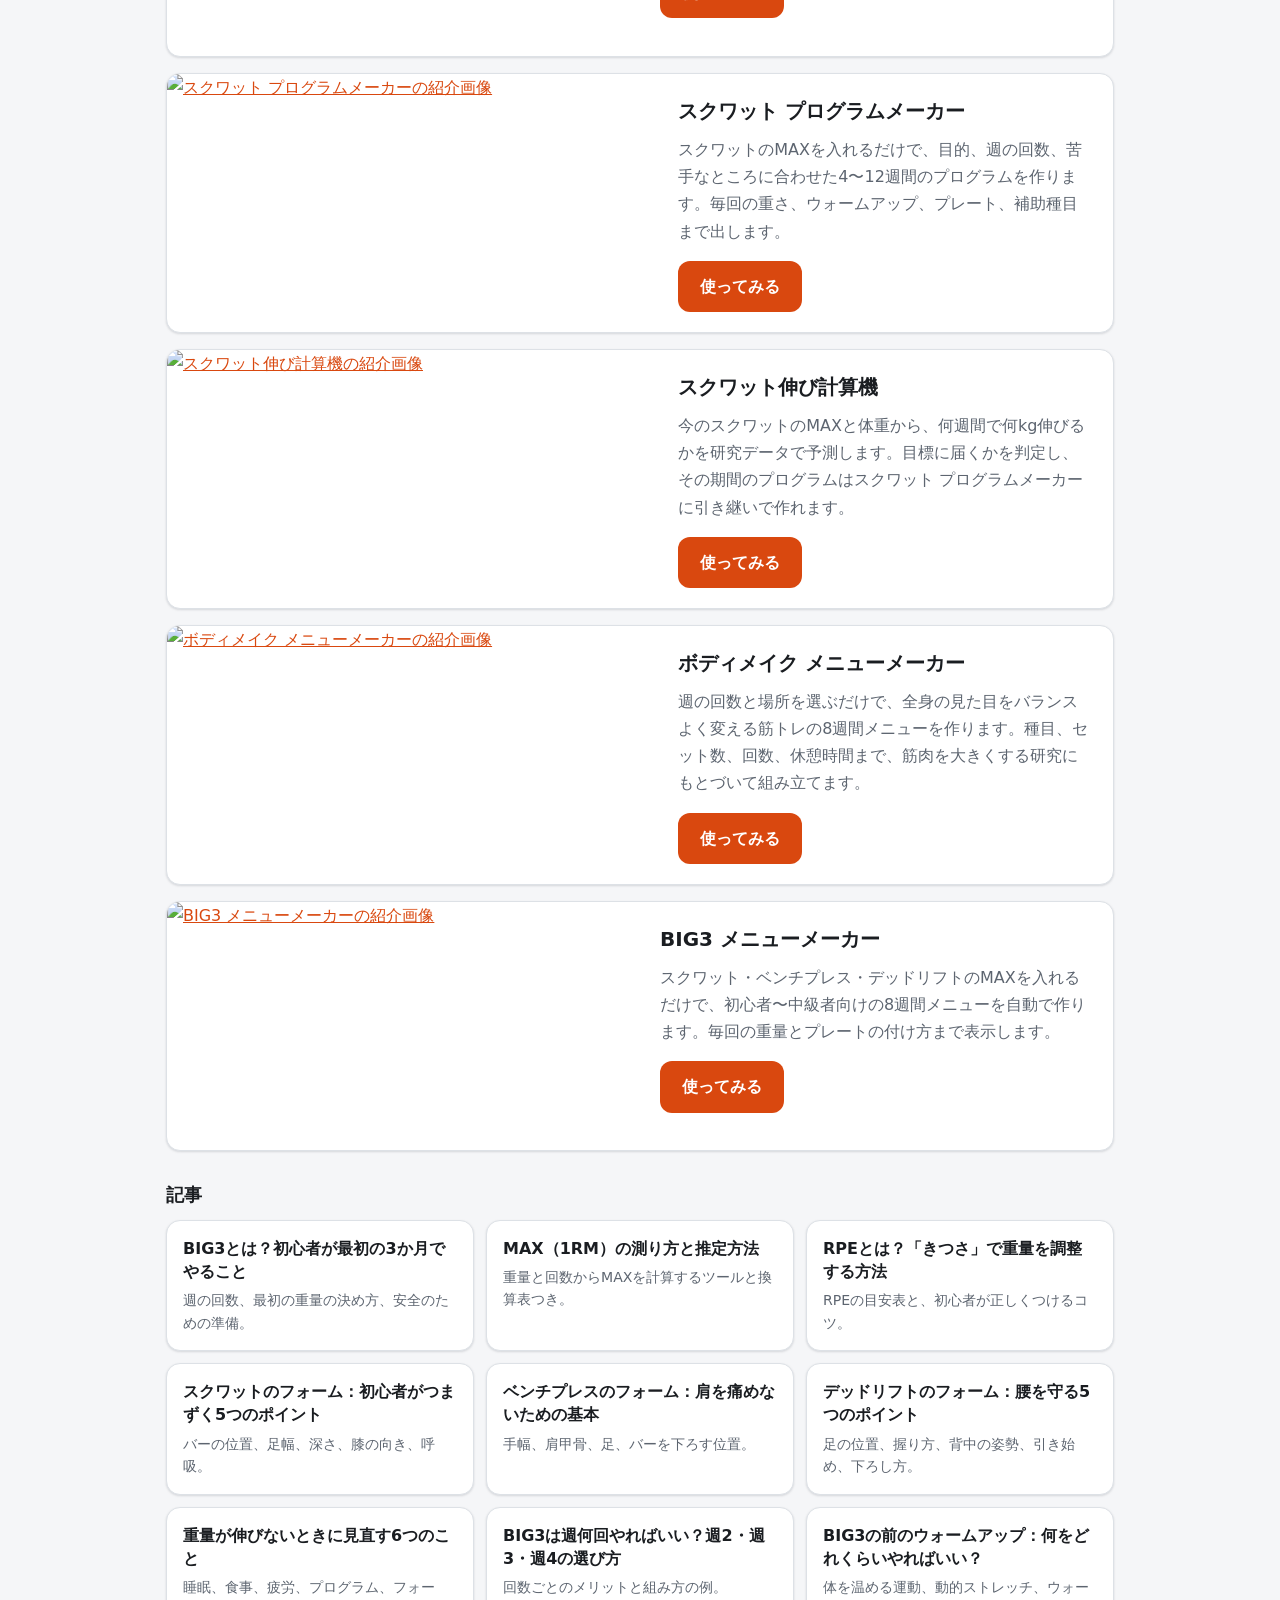
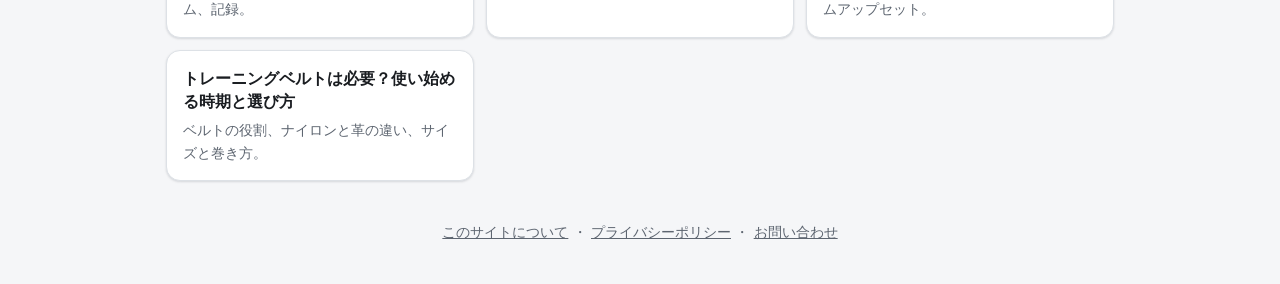
==== commit fcdc3829: "トップ・このサイトについて・robots.txt に初任給の手取り計算機を追加 Co-Authored-By: Claude Opus 5.5 <noreply@anthropic.com>" ====
--- a/index.html
+++ b/index.html
@@ -4,7 +4,7 @@
 <meta charset="utf-8">
 <meta name="viewport" content="width=device-width, initial-scale=1, viewport-fit=cover">
 <title>yuno-lab｜役に立つWebツールの実験室</title>
-<meta name="description" content="yuno0917 が作った Web ツールを無料で公開している個人サイトです。BIG3の8週間メニューを自動作成する「BIG3 メニューメーカー」、全身の筋トレメニューを作る「ボディメイク メニューメーカー」、スクワットの伸びを予測する「スクワット伸び計算機」、スクワット専用のプログラムを作る「スクワット プログラムメーカー」、ベンチプレスの伸び計算機とプログラムメーカーなどを使えます。">
+<meta name="description" content="yuno0917 が作った Web ツールを無料で公開している個人サイトです。新卒の手取りを月ごとに計算する「初任給の手取り計算機」、BIG3の8週間メニューを自動作成する「BIG3 メニューメーカー」、全身の筋トレメニューを作る「ボディメイク メニューメーカー」、スクワットの伸びを予測する「スクワット伸び計算機」、スクワット専用のプログラムを作る「スクワット プログラムメーカー」、ベンチプレスの伸び計算機とプログラムメーカーなどを使えます。">
 <meta name="google-site-verification" content="xZJRFTIFbAY9iXxsabzLpXYhsvV8lt3-4OtuGMOarvs" />
 <link rel="canonical" href="https://yuno-lab.com/">
 <meta property="og:type" content="website">
@@ -54,6 +54,14 @@
   <section aria-labelledby="works-title">
     <h2 class="section-title" id="works-title">作品</h2>
     <ul class="work-list">
+      <li class="work-card">
+        <a class="work-thumb" href="/shoninkyu/"><img src="/shoninkyu/og.png" alt="初任給の手取り計算機の紹介画像" width="1200" height="630" loading="lazy"></a>
+        <div class="work-body">
+          <h3><a href="/shoninkyu/">初任給の手取り計算機</a></h3>
+          <p>初任給と働く都道府県から、新卒1年目の4月・5月から・12月の年末調整・2年目6月からの住民税まで、手取りを月ごとに計算します。初任給別の早見表と、都道府県による違いもわかります。</p>
+          <a class="btn-link" href="/shoninkyu/">使ってみる</a>
+        </div>
+      </li>
       <li class="work-card">
         <a class="work-thumb" href="/protein-calc/"><img src="/protein-calc/og.png" alt="1日のタンパク質計算機の紹介画像" width="1200" height="630" loading="lazy"></a>
         <div class="work-body">
